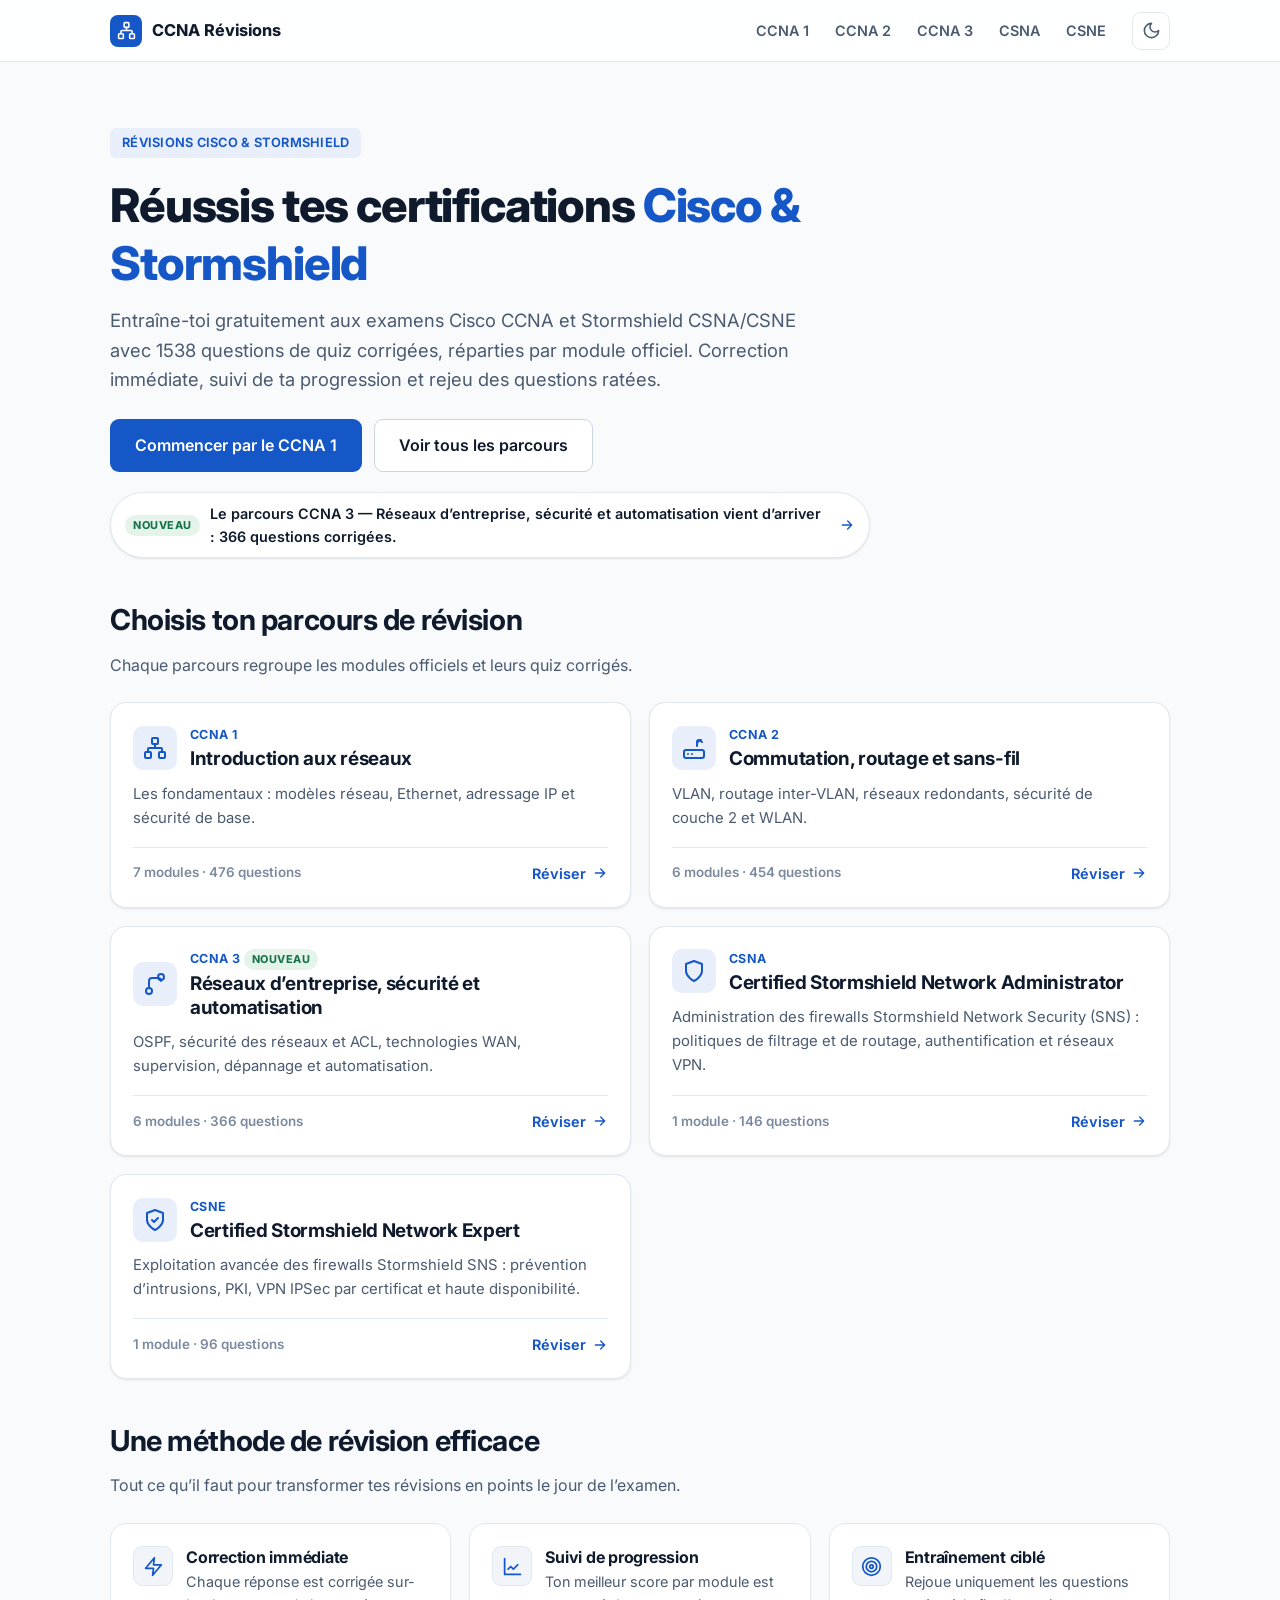
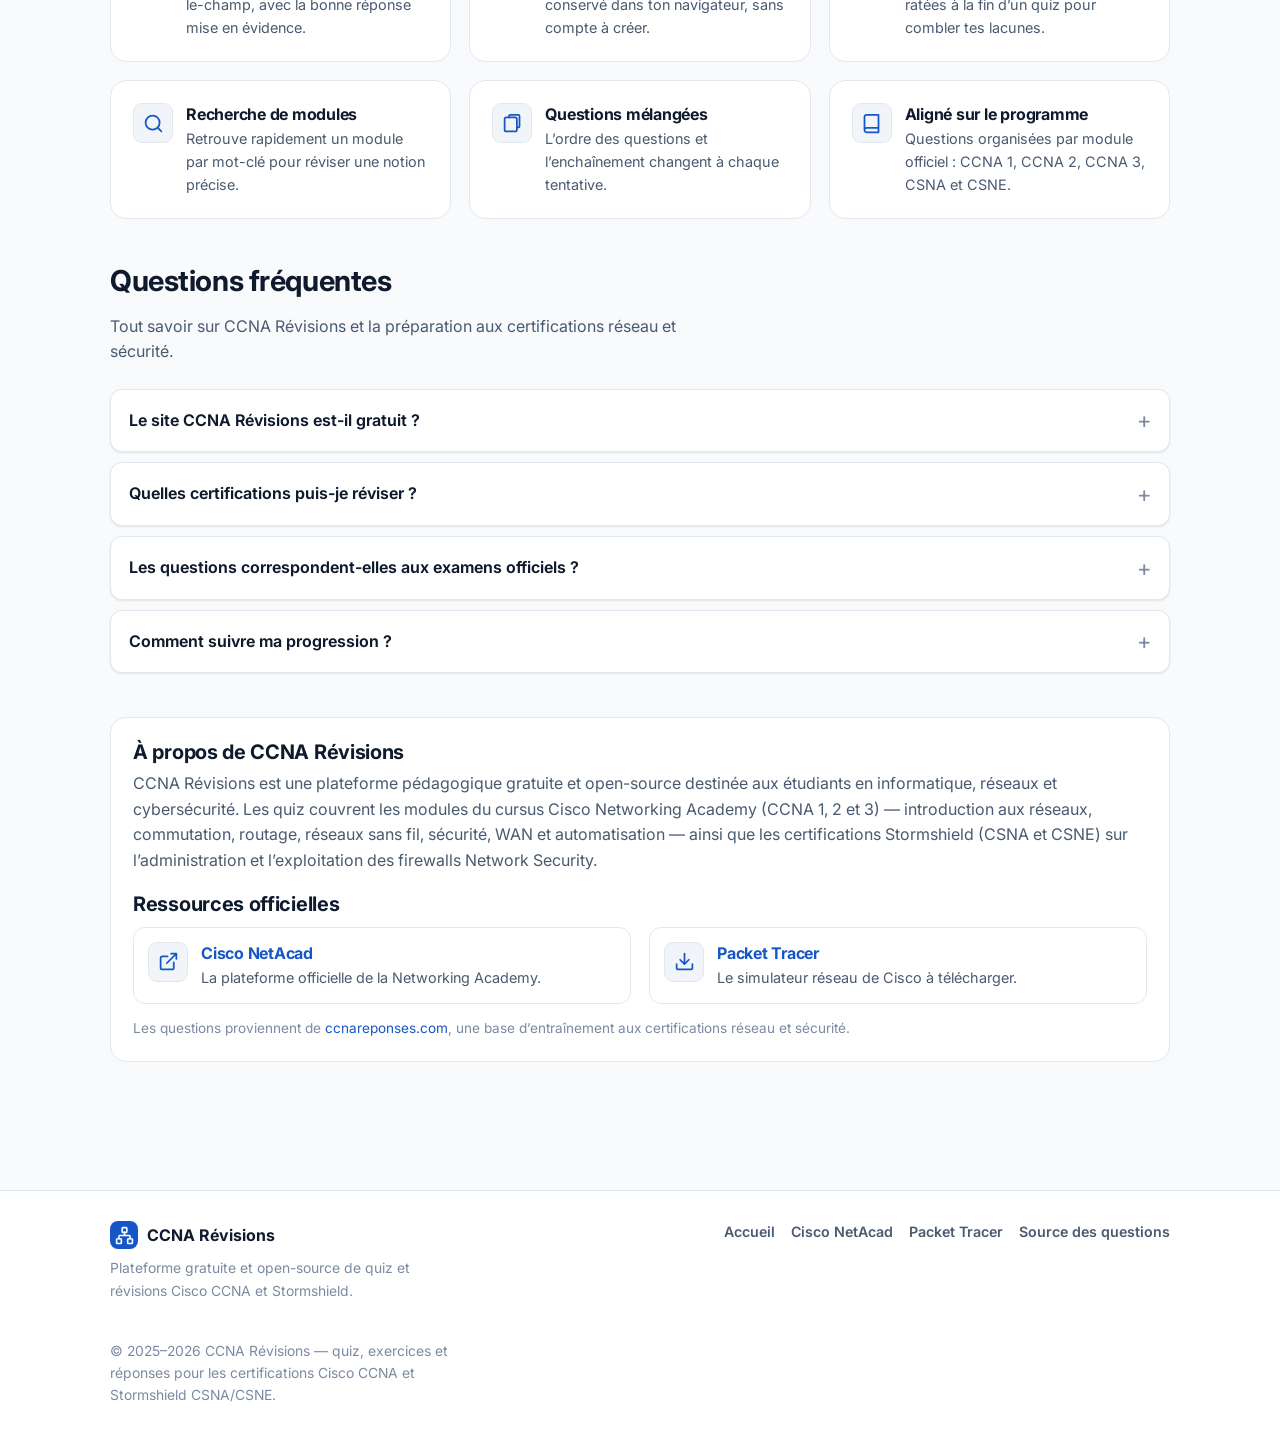
==== index.html @ 5efeeb65 "feat(ccna3): add CCNA 3 track with 366 questions and new-track badge" ====
<!DOCTYPE html>
<html lang="fr">
<head>
  <meta charset="UTF-8">
  <title>CCNA Révisions – Quiz gratuits Cisco CCNA &amp; Stormshield CSNA/CSNE</title>
  <meta name="viewport" content="width=device-width, initial-scale=1">
  <meta name="description" content="Révise le CCNA 1, CCNA 2, CCNA 3 (Cisco) et le CSNA, CSNE (Stormshield) avec 1538 questions de quiz corrigées et gratuites. Correction immédiate, suivi de progression et entraînement ciblé pour réussir tes certifications réseau et sécurité.">
  <meta name="robots" content="index,follow,max-image-preview:large">
  <meta name="theme-color" content="#1657c7">
  <meta name="application-name" content="CCNA Révisions">
  <meta name="apple-mobile-web-app-title" content="CCNA Révisions">
  <meta name="author" content="CCNA Révisions">
  <link rel="canonical" href="https://ccna-revision.fr/">
  <meta property="og:type" content="website">
  <meta property="og:site_name" content="CCNA Révisions">
  <meta property="og:locale" content="fr_FR">
  <meta property="og:title" content="CCNA Révisions – Quiz gratuits Cisco CCNA &amp; Stormshield CSNA/CSNE">
  <meta property="og:description" content="Révise le CCNA 1, CCNA 2, CCNA 3 (Cisco) et le CSNA, CSNE (Stormshield) avec 1538 questions de quiz corrigées et gratuites. Correction immédiate, suivi de progression et entraînement ciblé pour réussir tes certifications réseau et sécurité.">
  <meta property="og:url" content="https://ccna-revision.fr/">
  <meta property="og:image" content="https://ccna-revision.fr/img/routeur.png">
  <meta name="twitter:card" content="summary">
  <meta name="twitter:title" content="CCNA Révisions – Quiz gratuits Cisco CCNA &amp; Stormshield CSNA/CSNE">
  <meta name="twitter:description" content="Révise le CCNA 1, CCNA 2, CCNA 3 (Cisco) et le CSNA, CSNE (Stormshield) avec 1538 questions de quiz corrigées et gratuites. Correction immédiate, suivi de progression et entraînement ciblé pour réussir tes certifications réseau et sécurité.">
  <link rel="icon" href="/img/routeur.png" type="image/png">
  <link rel="preconnect" href="https://fonts.googleapis.com">
  <link rel="preconnect" href="https://fonts.gstatic.com" crossorigin>
  <link href="https://fonts.googleapis.com/css2?family=Inter:wght@400;500;600;700;800&family=JetBrains+Mono:wght@500&display=swap" rel="stylesheet">
  <link rel="stylesheet" href="/css/style.css?v=mtu734m5">
  <script>
    window.__ROOT__ = "/";
    (function(){ try { var t = localStorage.getItem("ccna-theme"); if (t) document.documentElement.setAttribute("data-theme", t); } catch(e){} })();
  </script>
  <script type="application/ld+json">
{
  "@context": "https://schema.org",
  "@type": "WebSite",
  "name": "CCNA Révisions",
  "alternateName": [
    "CCNA Révision",
    "CCNA Revisions",
    "ccna-revision.fr"
  ],
  "url": "https://ccna-revision.fr/",
  "description": "Quiz interactifs gratuits pour réviser les certifications Cisco CCNA (1, 2 et 3) et Stormshield (CSNA, CSNE).",
  "inLanguage": "fr",
  "publisher": {
    "@type": "Organization",
    "name": "CCNA Révisions",
    "url": "https://ccna-revision.fr/"
  }
}
  </script>
  <script type="application/ld+json">
{
  "@context": "https://schema.org",
  "@type": "EducationalOrganization",
  "name": "CCNA Révisions",
  "alternateName": "CCNA Révision",
  "url": "https://ccna-revision.fr/",
  "logo": "https://ccna-revision.fr/img/routeur.png",
  "description": "Plateforme gratuite de quiz et de révisions pour les certifications Cisco (CCNA 1, CCNA 2, CCNA 3) et Stormshield (CSNA, CSNE).",
  "sameAs": [
    "https://ccnareponses.com"
  ]
}
  </script>
  <script type="application/ld+json">
{
  "@context": "https://schema.org",
  "@type": "ItemList",
  "name": "Parcours de révision réseau et sécurité",
  "itemListElement": [
    {
      "@type": "ListItem",
      "position": 1,
      "name": "CCNA 1 — Introduction aux réseaux",
      "url": "https://ccna-revision.fr/ccna1/"
    },
    {
      "@type": "ListItem",
      "position": 2,
      "name": "CCNA 2 — Commutation, routage et sans-fil",
      "url": "https://ccna-revision.fr/ccna2/"
    },
    {
      "@type": "ListItem",
      "position": 3,
      "name": "CCNA 3 — Réseaux d’entreprise, sécurité et automatisation",
      "url": "https://ccna-revision.fr/ccna3/"
    },
    {
      "@type": "ListItem",
      "position": 4,
      "name": "CSNA — Certified Stormshield Network Administrator",
      "url": "https://ccna-revision.fr/csna/"
    },
    {
      "@type": "ListItem",
      "position": 5,
      "name": "CSNE — Certified Stormshield Network Expert",
      "url": "https://ccna-revision.fr/csne/"
    }
  ]
}
  </script>
  <script type="application/ld+json">
{
  "@context": "https://schema.org",
  "@type": "FAQPage",
  "mainEntity": [
    {
      "@type": "Question",
      "name": "Le site CCNA Révisions est-il gratuit ?",
      "acceptedAnswer": {
        "@type": "Answer",
        "text": "Oui, CCNA Révisions est 100 % gratuit et sans inscription. Tous les quiz des parcours CCNA 1, CCNA 2, CCNA 3, CSNA et CSNE sont accessibles librement."
      }
    },
    {
      "@type": "Question",
      "name": "Quelles certifications puis-je réviser ?",
      "acceptedAnswer": {
        "@type": "Answer",
        "text": "Deux univers : côté Cisco, le CCNA 1 (Introduction aux réseaux), le CCNA 2 (Commutation, routage et sans-fil) et le CCNA 3 (Réseaux d’entreprise, sécurité et automatisation) ; côté Stormshield, le CSNA (administration des firewalls SNS) et le CSNE (niveau expert). Les quiz sont organisés par module."
      }
    },
    {
      "@type": "Question",
      "name": "Les questions correspondent-elles aux examens officiels ?",
      "acceptedAnswer": {
        "@type": "Answer",
        "text": "Les quiz CCNA suivent les modules du cursus Cisco Networking Academy, et les quiz CSNA/CSNE les thèmes des certifications Stormshield. Ils servent d’entraînement : vérifie toujours avec tes cours et des sources fiables."
      }
    },
    {
      "@type": "Question",
      "name": "Comment suivre ma progression ?",
      "acceptedAnswer": {
        "@type": "Answer",
        "text": "Ton meilleur score par module est enregistré automatiquement dans ton navigateur, sans compte à créer. Tu peux aussi rejouer uniquement les questions ratées."
      }
    }
  ]
}
  </script>
</head>
<body>
  <div id="nav-slot"></div>

  <main class="container page">
    <section class="hero">
      <span class="eyebrow">Révisions Cisco &amp; Stormshield</span>
      <h1>Réussis tes certifications <span class="accent">Cisco &amp; Stormshield</span></h1>
      <p class="lead">Entraîne-toi gratuitement aux examens Cisco CCNA et Stormshield CSNA/CSNE avec 1538 questions de quiz corrigées, réparties par module officiel. Correction immédiate, suivi de ta progression et rejeu des questions ratées.</p>
      <div class="hero__cta">
        <a href="/ccna1/" class="btn btn--primary btn--lg">Commencer par le CCNA 1</a>
        <a href="#parcours" class="btn btn--ghost btn--lg">Voir tous les parcours</a>
      </div>
      <a class="announce" href="/ccna3/">
        <span class="badge-new">Nouveau</span>
        <span class="announce__text">Le parcours CCNA 3 — Réseaux d’entreprise, sécurité et automatisation vient d’arriver : 366 questions corrigées.</span>
        <span class="announce__go"><svg viewBox="0 0 24 24" fill="none" stroke="currentColor" stroke-width="2" stroke-linecap="round" stroke-linejoin="round"><path d="M5 12h14M13 6l6 6-6 6"/></svg></span>
      </a>
    </section>

    <section class="section" id="progress-panel" style="display:none">
      <div class="card">
        <div class="pbar__row"><span style="font-size:.95rem;color:var(--text)">Ta progression</span><span id="progress-count"></span></div>
        <div class="pbar"><div class="pbar__fill" id="global-fill"></div></div>
        <p style="margin:12px 0 0;color:var(--text-muted);font-size:.88rem" id="progress-hint"></p>
      </div>
    </section>

    <section class="section" id="parcours">
      <div class="section-head">
        <h2>Choisis ton parcours de révision</h2>
        <p>Chaque parcours regroupe les modules officiels et leurs quiz corrigés.</p>
      </div>
      <div class="grid grid--2" id="tracks">
        <a class="track" href="/ccna1/" data-track="ccna1">
          <div class="track__head">
            <span class="track__icon"><svg viewBox="0 0 24 24" fill="none" stroke="currentColor" stroke-width="2" stroke-linecap="round" stroke-linejoin="round"><rect x="16" y="16" width="6" height="6" rx="1"/><rect x="2" y="16" width="6" height="6" rx="1"/><rect x="9" y="2" width="6" height="6" rx="1"/><path d="M5 16v-3a1 1 0 0 1 1-1h12a1 1 0 0 1 1 1v3M12 12V8"/></svg></span>
            <div><div class="track__label">CCNA 1</div><h3>Introduction aux réseaux</h3></div>
          </div>
          <p class="track__desc">Les fondamentaux : modèles réseau, Ethernet, adressage IP et sécurité de base.</p>
          <div class="track__meta">
            <span class="track__stat">7 modules · 476 questions</span>
            <span class="track__go">Réviser <svg viewBox="0 0 24 24" fill="none" stroke="currentColor" stroke-width="2" stroke-linecap="round" stroke-linejoin="round"><path d="M5 12h14M13 6l6 6-6 6"/></svg></span>
          </div>
        </a>
        <a class="track" href="/ccna2/" data-track="ccna2">
          <div class="track__head">
            <span class="track__icon"><svg viewBox="0 0 24 24" fill="none" stroke="currentColor" stroke-width="2" stroke-linecap="round" stroke-linejoin="round"><rect x="2" y="14" width="20" height="8" rx="2"/><path d="M6.01 18H6M10.01 18H10M15 10V6a2 2 0 0 1 2-2h2M18 4l-2 2M18 4l2 2"/></svg></span>
            <div><div class="track__label">CCNA 2</div><h3>Commutation, routage et sans-fil</h3></div>
          </div>
          <p class="track__desc">VLAN, routage inter-VLAN, réseaux redondants, sécurité de couche 2 et WLAN.</p>
          <div class="track__meta">
            <span class="track__stat">6 modules · 454 questions</span>
            <span class="track__go">Réviser <svg viewBox="0 0 24 24" fill="none" stroke="currentColor" stroke-width="2" stroke-linecap="round" stroke-linejoin="round"><path d="M5 12h14M13 6l6 6-6 6"/></svg></span>
          </div>
        </a>
        <a class="track" href="/ccna3/" data-track="ccna3">
          <div class="track__head">
            <span class="track__icon"><svg viewBox="0 0 24 24" fill="none" stroke="currentColor" stroke-width="2" stroke-linecap="round" stroke-linejoin="round"><circle cx="6" cy="19" r="3"/><circle cx="18" cy="5" r="3"/><path d="M6 16V9a3 3 0 0 1 3-3h6a3 3 0 0 1 3 3v0"/></svg></span>
            <div><div class="track__label">CCNA 3 <span class="badge-new">Nouveau</span></div><h3>Réseaux d’entreprise, sécurité et automatisation</h3></div>
          </div>
          <p class="track__desc">OSPF, sécurité des réseaux et ACL, technologies WAN, supervision, dépannage et automatisation.</p>
          <div class="track__meta">
            <span class="track__stat">6 modules · 366 questions</span>
            <span class="track__go">Réviser <svg viewBox="0 0 24 24" fill="none" stroke="currentColor" stroke-width="2" stroke-linecap="round" stroke-linejoin="round"><path d="M5 12h14M13 6l6 6-6 6"/></svg></span>
          </div>
        </a>
        <a class="track" href="/csna/" data-track="csna">
          <div class="track__head">
            <span class="track__icon"><svg viewBox="0 0 24 24" fill="none" stroke="currentColor" stroke-width="2" stroke-linecap="round" stroke-linejoin="round"><path d="M12 22s8-4 8-10V5l-8-3-8 3v7c0 6 8 10 8 10Z"/></svg></span>
            <div><div class="track__label">CSNA</div><h3>Certified Stormshield Network Administrator</h3></div>
          </div>
          <p class="track__desc">Administration des firewalls Stormshield Network Security (SNS) : politiques de filtrage et de routage, authentification et réseaux VPN.</p>
          <div class="track__meta">
            <span class="track__stat">1 module · 146 questions</span>
            <span class="track__go">Réviser <svg viewBox="0 0 24 24" fill="none" stroke="currentColor" stroke-width="2" stroke-linecap="round" stroke-linejoin="round"><path d="M5 12h14M13 6l6 6-6 6"/></svg></span>
          </div>
        </a>
        <a class="track" href="/csne/" data-track="csne">
          <div class="track__head">
            <span class="track__icon"><svg viewBox="0 0 24 24" fill="none" stroke="currentColor" stroke-width="2" stroke-linecap="round" stroke-linejoin="round"><path d="M12 22s8-4 8-10V5l-8-3-8 3v7c0 6 8 10 8 10Z"/><path d="m9 12 2 2 4-4"/></svg></span>
            <div><div class="track__label">CSNE</div><h3>Certified Stormshield Network Expert</h3></div>
          </div>
          <p class="track__desc">Exploitation avancée des firewalls Stormshield SNS : prévention d’intrusions, PKI, VPN IPSec par certificat et haute disponibilité.</p>
          <div class="track__meta">
            <span class="track__stat">1 module · 96 questions</span>
            <span class="track__go">Réviser <svg viewBox="0 0 24 24" fill="none" stroke="currentColor" stroke-width="2" stroke-linecap="round" stroke-linejoin="round"><path d="M5 12h14M13 6l6 6-6 6"/></svg></span>
          </div>
        </a>
      </div>
    </section>

    <section class="section">
      <div class="section-head">
        <h2>Une méthode de révision efficace</h2>
        <p>Tout ce qu’il faut pour transformer tes révisions en points le jour de l’examen.</p>
      </div>
      <div class="grid grid--3">
        <div class="feature card">
          <span class="feature__ic"><svg viewBox="0 0 24 24" fill="none" stroke="currentColor" stroke-width="2" stroke-linecap="round" stroke-linejoin="round"><path d="M13 2 3 14h9l-1 8 10-12h-9l1-8Z"/></svg></span>
          <div><h3>Correction immédiate</h3><p>Chaque réponse est corrigée sur-le-champ, avec la bonne réponse mise en évidence.</p></div>
        </div>
        <div class="feature card">
          <span class="feature__ic"><svg viewBox="0 0 24 24" fill="none" stroke="currentColor" stroke-width="2" stroke-linecap="round" stroke-linejoin="round"><path d="M3 3v18h18"/><path d="m7 15 3-3 3 3 5-5"/></svg></span>
          <div><h3>Suivi de progression</h3><p>Ton meilleur score par module est conservé dans ton navigateur, sans compte à créer.</p></div>
        </div>
        <div class="feature card">
          <span class="feature__ic"><svg viewBox="0 0 24 24" fill="none" stroke="currentColor" stroke-width="2" stroke-linecap="round" stroke-linejoin="round"><circle cx="12" cy="12" r="10"/><circle cx="12" cy="12" r="6"/><circle cx="12" cy="12" r="2"/></svg></span>
          <div><h3>Entraînement ciblé</h3><p>Rejoue uniquement les questions ratées à la fin d’un quiz pour combler tes lacunes.</p></div>
        </div>
        <div class="feature card">
          <span class="feature__ic"><svg viewBox="0 0 24 24" fill="none" stroke="currentColor" stroke-width="2" stroke-linecap="round" stroke-linejoin="round"><circle cx="11" cy="11" r="8"/><path d="m21 21-4.3-4.3"/></svg></span>
          <div><h3>Recherche de modules</h3><p>Retrouve rapidement un module par mot-clé pour réviser une notion précise.</p></div>
        </div>
        <div class="feature card">
          <span class="feature__ic"><svg viewBox="0 0 24 24" fill="none" stroke="currentColor" stroke-width="2" stroke-linecap="round" stroke-linejoin="round"><rect x="3" y="5" width="14" height="16" rx="2"/><path d="M8 5V3.5A1.5 1.5 0 0 1 9.5 2h9A1.5 1.5 0 0 1 20 3.5V15a1.5 1.5 0 0 1-1.5 1.5H17"/></svg></span>
          <div><h3>Questions mélangées</h3><p>L’ordre des questions et l’enchaînement changent à chaque tentative.</p></div>
        </div>
        <div class="feature card">
          <span class="feature__ic"><svg viewBox="0 0 24 24" fill="none" stroke="currentColor" stroke-width="2" stroke-linecap="round" stroke-linejoin="round"><path d="M4 19.5A2.5 2.5 0 0 1 6.5 17H20M6.5 2H20v20H6.5A2.5 2.5 0 0 1 4 19.5v-15A2.5 2.5 0 0 1 6.5 2Z"/></svg></span>
          <div><h3>Aligné sur le programme</h3><p>Questions organisées par module officiel : CCNA 1, CCNA 2, CCNA 3, CSNA et CSNE.</p></div>
        </div>
      </div>
    </section>

    <section class="section">
      <div class="section-head">
        <h2>Questions fréquentes</h2>
        <p>Tout savoir sur CCNA Révisions et la préparation aux certifications réseau et sécurité.</p>
      </div>
      <div class="faq">
        <details class="faq__item">
          <summary>Le site CCNA Révisions est-il gratuit ?</summary>
          <p>Oui, CCNA Révisions est 100 % gratuit et sans inscription. Tous les quiz des parcours CCNA 1, CCNA 2, CCNA 3, CSNA et CSNE sont accessibles librement.</p>
        </details>
        <details class="faq__item">
          <summary>Quelles certifications puis-je réviser ?</summary>
          <p>Deux univers : côté Cisco, le CCNA 1 (Introduction aux réseaux), le CCNA 2 (Commutation, routage et sans-fil) et le CCNA 3 (Réseaux d’entreprise, sécurité et automatisation) ; côté Stormshield, le CSNA (administration des firewalls SNS) et le CSNE (niveau expert). Les quiz sont organisés par module.</p>
        </details>
        <details class="faq__item">
          <summary>Les questions correspondent-elles aux examens officiels ?</summary>
          <p>Les quiz CCNA suivent les modules du cursus Cisco Networking Academy, et les quiz CSNA/CSNE les thèmes des certifications Stormshield. Ils servent d’entraînement : vérifie toujours avec tes cours et des sources fiables.</p>
        </details>
        <details class="faq__item">
          <summary>Comment suivre ma progression ?</summary>
          <p>Ton meilleur score par module est enregistré automatiquement dans ton navigateur, sans compte à créer. Tu peux aussi rejouer uniquement les questions ratées.</p>
        </details>
      </div>
    </section>

    <section class="section">
      <div class="card">
        <h2 style="font-size:1.25rem;margin-bottom:6px">À propos de CCNA Révisions</h2>
        <p style="color:var(--text-muted);margin:0 0 14px">CCNA Révisions est une plateforme pédagogique gratuite et open-source destinée aux étudiants en informatique, réseaux et cybersécurité. Les quiz couvrent les modules du cursus Cisco Networking Academy (CCNA 1, 2 et 3) — introduction aux réseaux, commutation, routage, réseaux sans fil, sécurité, WAN et automatisation — ainsi que les certifications Stormshield (CSNA et CSNE) sur l’administration et l’exploitation des firewalls Network Security.</p>
        <h2 style="font-size:1.25rem;margin:18px 0 10px">Ressources officielles</h2>
        <div class="grid grid--2">
          <a class="feature" href="https://www.netacad.com/" target="_blank" rel="noopener" style="padding:14px;border:1px solid var(--border);border-radius:12px">
            <span class="feature__ic"><svg viewBox="0 0 24 24" fill="none" stroke="currentColor" stroke-width="2" stroke-linecap="round" stroke-linejoin="round"><path d="M15 3h6v6M10 14 21 3M18 13v6a2 2 0 0 1-2 2H5a2 2 0 0 1-2-2V8a2 2 0 0 1 2-2h6"/></svg></span>
            <div><h3>Cisco NetAcad</h3><p>La plateforme officielle de la Networking Academy.</p></div>
          </a>
          <a class="feature" href="https://www.netacad.com/portal/resources/packet-tracer" target="_blank" rel="noopener" style="padding:14px;border:1px solid var(--border);border-radius:12px">
            <span class="feature__ic"><svg viewBox="0 0 24 24" fill="none" stroke="currentColor" stroke-width="2" stroke-linecap="round" stroke-linejoin="round"><path d="M21 15v4a2 2 0 0 1-2 2H5a2 2 0 0 1-2-2v-4M7 10l5 5 5-5M12 15V3"/></svg></span>
            <div><h3>Packet Tracer</h3><p>Le simulateur réseau de Cisco à télécharger.</p></div>
          </a>
        </div>
        <p style="margin:14px 0 0;color:var(--text-faint);font-size:.85rem">Les questions proviennent de <a href="https://ccnareponses.com" target="_blank" rel="noopener">ccnareponses.com</a>, une base d’entraînement aux certifications réseau et sécurité.</p>
      </div>
    </section>
  </main>

  <div id="footer-slot"></div>

  <script src="/js/curriculum.js?v=mtu734m5"></script>
  <script src="/js/icons.js?v=mtu734m5"></script>
  <script src="/js/app.js?v=mtu734m5"></script>
  <script src="/js/home.js?v=mtu734m5"></script>
</body>
</html>
---- css/style.css ----
/* ==========================================================================
   CCNA Révisions — Design System
   Sobre, professionnel, thème clair / sombre. Aucune dépendance externe.
   ========================================================================== */

:root {
  --bg:            #f8fafc;
  --surface:       #ffffff;
  --surface-2:     #f1f5f9;
  --surface-3:     #e8edf3;
  --border:        #e2e8f0;
  --border-strong: #cbd5e1;

  --text:          #0f1b2d;
  --text-muted:    #4a5a70;
  --text-faint:    #7c8aa0;

  --primary:       #1657c7;
  --primary-hover: #10469f;
  --primary-soft:  #e8effb;
  --primary-text:  #ffffff;

  --success:       #157347;
  --success-soft:  #e4f4ea;
  --success-border:#9bd4b1;
  --danger:        #c22f2f;
  --danger-soft:   #fbe9e9;
  --danger-border: #eeb0b0;
  --warning:       #a76a09;
  --warning-soft:  #fbf1dd;

  --ring:          rgba(22, 87, 199, .28);
  --shadow-sm:     0 1px 2px rgba(15, 27, 45, .05), 0 1px 3px rgba(15, 27, 45, .05);
  --shadow-md:     0 4px 12px rgba(15, 27, 45, .07), 0 2px 4px rgba(15, 27, 45, .04);
  --shadow-lg:     0 16px 36px -14px rgba(15, 27, 45, .18);

  --radius-sm: 8px;
  --radius:    12px;
  --radius-lg: 16px;

  --font: "Inter", system-ui, -apple-system, "Segoe UI", Roboto, Helvetica, Arial, sans-serif;
  --mono: "JetBrains Mono", ui-monospace, "SF Mono", Menlo, Consolas, monospace;

  --nav-h: 62px;
  --maxw: 1100px;
}

@media (prefers-color-scheme: dark) {
  :root:not([data-theme="light"]) {
    --bg:            #0e1420;
    --surface:       #161e2c;
    --surface-2:     #1c2636;
    --surface-3:     #243044;
    --border:        #2a3648;
    --border-strong: #3a4a61;

    --text:          #e6ecf5;
    --text-muted:    #9fadc2;
    --text-faint:    #6f7f96;

    --primary:       #5b93f0;
    --primary-hover: #7aa9f5;
    --primary-soft:  #17263f;
    --primary-text:  #0b1220;

    --success:       #4cc07f;
    --success-soft:  #14261c;
    --success-border:#215436;
    --danger:        #ef6d6d;
    --danger-soft:   #2a1618;
    --danger-border: #57262a;
    --warning:       #e0a63e;
    --warning-soft:  #2a2110;

    --ring:          rgba(91, 147, 240, .35);
    --shadow-sm:     0 1px 2px rgba(0,0,0,.3);
    --shadow-md:     0 4px 14px rgba(0,0,0,.4);
    --shadow-lg:     0 18px 40px -14px rgba(0,0,0,.55);
  }
}

:root[data-theme="dark"] {
  --bg:            #0e1420;
  --surface:       #161e2c;
  --surface-2:     #1c2636;
  --surface-3:     #243044;
  --border:        #2a3648;
  --border-strong: #3a4a61;

  --text:          #e6ecf5;
  --text-muted:    #9fadc2;
  --text-faint:    #6f7f96;

  --primary:       #5b93f0;
  --primary-hover: #7aa9f5;
  --primary-soft:  #17263f;
  --primary-text:  #0b1220;

  --success:       #4cc07f;
  --success-soft:  #14261c;
  --success-border:#215436;
  --danger:        #ef6d6d;
  --danger-soft:   #2a1618;
  --danger-border: #57262a;
  --warning:       #e0a63e;
  --warning-soft:  #2a2110;

  --ring:          rgba(91, 147, 240, .35);
  --shadow-sm:     0 1px 2px rgba(0,0,0,.3);
  --shadow-md:     0 4px 14px rgba(0,0,0,.4);
  --shadow-lg:     0 18px 40px -14px rgba(0,0,0,.55);
}

@property --p { syntax: "<number>"; initial-value: 0; inherits: false; }

/* ---------- Base ---------- */
* { box-sizing: border-box; }
html { scroll-behavior: smooth; }
body {
  margin: 0; font-family: var(--font); color: var(--text); background: var(--bg);
  min-height: 100vh; line-height: 1.6; -webkit-font-smoothing: antialiased; text-rendering: optimizeLegibility;
}
a { color: var(--primary); text-decoration: none; }
a:hover { text-decoration: underline; }
h1, h2, h3, h4 { line-height: 1.25; letter-spacing: -.015em; margin: 0 0 .5em; }
img { max-width: 100%; }
svg { width: 1em; height: 1em; vertical-align: middle; flex: none; }
::selection { background: var(--ring); }
:focus-visible { outline: 2px solid var(--primary); outline-offset: 2px; border-radius: 4px; }

.container { width: 100%; max-width: var(--maxw); margin-inline: auto; padding-inline: 20px; }
.sr-only { position: absolute; width: 1px; height: 1px; padding: 0; margin: -1px; overflow: hidden; clip: rect(0 0 0 0); white-space: nowrap; border: 0; }

/* ---------- Navbar ---------- */
.nav {
  position: sticky; top: 0; z-index: 50; height: var(--nav-h); display: flex; align-items: center;
  background: color-mix(in srgb, var(--surface) 88%, transparent);
  backdrop-filter: saturate(160%) blur(8px); -webkit-backdrop-filter: saturate(160%) blur(8px);
  border-bottom: 1px solid var(--border);
}
.nav__inner { width: 100%; max-width: var(--maxw); margin-inline: auto; padding-inline: 20px; display: flex; align-items: center; gap: 14px; }
.brand { display: inline-flex; align-items: center; gap: 10px; font-weight: 750; font-size: 1.02rem; color: var(--text); }
.brand:hover { text-decoration: none; }
.brand__logo { display: grid; place-items: center; width: 32px; height: 32px; border-radius: 8px; background: var(--primary); color: #fff; }
.brand__logo svg { width: 19px; height: 19px; }
.nav__spacer { flex: 1; }
.nav__links { display: flex; align-items: center; gap: 2px; }
.nav__link { padding: 7px 12px; border-radius: 8px; color: var(--text-muted); font-weight: 600; font-size: .9rem; }
.nav__link:hover { background: var(--surface-2); color: var(--text); text-decoration: none; }
.nav__link.is-active { color: var(--primary); background: var(--primary-soft); }

.theme-toggle { display: inline-grid; place-items: center; width: 38px; height: 38px; border-radius: 9px; border: 1px solid var(--border); background: var(--surface); color: var(--text-muted); cursor: pointer; transition: .16s; }
.theme-toggle:hover { background: var(--surface-2); color: var(--text); }
.theme-toggle svg { width: 19px; height: 19px; }
.theme-toggle .icon-sun { display: none; }
:root[data-theme="dark"] .theme-toggle .icon-sun { display: block; }
:root[data-theme="dark"] .theme-toggle .icon-moon { display: none; }
@media (prefers-color-scheme: dark) { :root:not([data-theme="light"]) .theme-toggle .icon-sun { display: block; } :root:not([data-theme="light"]) .theme-toggle .icon-moon { display: none; } }

/* ---------- Buttons ---------- */
.btn { display: inline-flex; align-items: center; justify-content: center; gap: 8px; padding: 10px 18px; border-radius: 9px; border: 1px solid transparent; font: inherit; font-weight: 600; font-size: .94rem; cursor: pointer; transition: background .16s, box-shadow .16s, border-color .16s; text-decoration: none; white-space: nowrap; }
.btn:hover { text-decoration: none; }
.btn svg { width: 18px; height: 18px; }
.btn--primary { background: var(--primary); color: var(--primary-text); }
.btn--primary:hover { background: var(--primary-hover); }
.btn--ghost { background: var(--surface); color: var(--text); border-color: var(--border-strong); }
.btn--ghost:hover { background: var(--surface-2); }
.btn--subtle { background: var(--surface-2); color: var(--text-muted); }
.btn--subtle:hover { background: var(--surface-3); color: var(--text); }
.btn--lg { padding: 13px 24px; font-size: 1rem; }
.btn--block { width: 100%; }

/* ---------- Layout ---------- */
.page { padding-block: 36px 64px; }
.section { margin-top: 44px; }
.grid { display: grid; gap: 18px; }
.grid--2 { grid-template-columns: repeat(2, 1fr); }
.grid--3 { grid-template-columns: repeat(3, 1fr); }
@media (max-width: 900px) { .grid--3 { grid-template-columns: repeat(2, 1fr); } }
@media (max-width: 620px) { .grid--2, .grid--3 { grid-template-columns: 1fr; } }
.card { background: var(--surface); border: 1px solid var(--border); border-radius: var(--radius-lg); padding: 22px; }

/* ---------- Hero ---------- */
.hero { padding-top: 30px; max-width: 760px; }
.eyebrow { display: inline-flex; align-items: center; gap: 8px; padding: 5px 12px; border-radius: 6px; background: var(--primary-soft); color: var(--primary); font-weight: 650; font-size: .8rem; letter-spacing: .02em; text-transform: uppercase; }
.badge-new { display: inline-flex; align-items: center; padding: 2px 8px; border-radius: 999px; background: var(--success-soft); color: var(--success); font-size: .68rem; font-weight: 750; letter-spacing: .05em; text-transform: uppercase; vertical-align: middle; }
.hero h1 { font-size: clamp(1.9rem, 4.6vw, 2.9rem); font-weight: 800; margin: 18px 0 14px; letter-spacing: -.025em; }
.hero h1 .accent { color: var(--primary); }
.hero p.lead { font-size: clamp(1rem, 2vw, 1.15rem); color: var(--text-muted); max-width: 60ch; margin: 0 0 24px; }
.hero__cta { display: flex; gap: 12px; flex-wrap: wrap; }
.announce { display: inline-flex; align-items: center; gap: 10px; margin-top: 20px; padding: 9px 14px; border: 1px solid var(--border); border-radius: 999px; background: var(--surface); box-shadow: var(--shadow-sm); color: var(--text); font-size: .9rem; transition: border-color .16s, box-shadow .16s, transform .16s; }
.announce:hover { border-color: var(--border-strong); box-shadow: var(--shadow-md); transform: translateY(-1px); text-decoration: none; }
.announce__text { font-weight: 600; }
.announce__go { display: inline-flex; color: var(--primary); }
.announce__go svg { width: 16px; height: 16px; }
@media (max-width: 620px) { .announce { border-radius: var(--radius-lg); align-items: flex-start; } }

/* ---------- Track cards ---------- */
.track { position: relative; display: flex; flex-direction: column; background: var(--surface); border: 1px solid var(--border); border-radius: var(--radius-lg); padding: 22px; box-shadow: var(--shadow-sm); transition: box-shadow .16s, border-color .16s, transform .16s; }
.track:hover { box-shadow: var(--shadow-md); border-color: var(--border-strong); transform: translateY(-2px); text-decoration: none; }
.track__head { display: flex; align-items: center; gap: 13px; margin-bottom: 12px; }
.track__icon { flex: none; width: 44px; height: 44px; border-radius: 10px; display: grid; place-items: center; background: var(--primary-soft); color: var(--primary); }
.track__icon svg { width: 24px; height: 24px; }
.track__label { font-size: .78rem; font-weight: 700; color: var(--primary); letter-spacing: .03em; text-transform: uppercase; }
.track h3 { font-size: 1.18rem; margin: 2px 0 0; color: var(--text); }
.track__desc { color: var(--text-muted); font-size: .93rem; margin: 0 0 16px; flex: 1; }
.track__progress { margin-bottom: 14px; }
.track__meta { display: flex; align-items: center; justify-content: space-between; gap: 12px; padding-top: 14px; border-top: 1px solid var(--border); }
.track__stat { font-size: .84rem; color: var(--text-faint); font-weight: 600; }
.track__go { display: inline-flex; align-items: center; gap: 6px; color: var(--primary); font-weight: 650; font-size: .9rem; }
.track__go svg { width: 16px; height: 16px; }

/* progress bar */
.pbar { height: 7px; border-radius: 999px; background: var(--surface-3); overflow: hidden; }
.pbar__fill { height: 100%; border-radius: 999px; width: 0%; background: var(--primary); transition: width .6s cubic-bezier(.22,1,.36,1); }
.pbar__row { display: flex; justify-content: space-between; font-size: .8rem; color: var(--text-faint); margin-bottom: 6px; font-weight: 600; }

/* ---------- Features ---------- */
.feature { display: flex; gap: 13px; align-items: flex-start; }
.feature__ic { flex: none; width: 40px; height: 40px; border-radius: 9px; display: grid; place-items: center; background: var(--surface-2); color: var(--primary); border: 1px solid var(--border); }
.feature__ic svg { width: 21px; height: 21px; }
.feature h3, .feature h4 { margin: 1px 0 3px; font-size: 1rem; }
.feature p { margin: 0; color: var(--text-muted); font-size: .9rem; }

.section-head { max-width: 60ch; margin: 0 0 24px; }
.section-head h2 { font-size: clamp(1.4rem, 2.6vw, 1.8rem); }
.section-head p { color: var(--text-muted); margin: 0; }

/* ---------- Module cards ---------- */
.module { display: flex; flex-direction: column; gap: 9px; background: var(--surface); border: 1px solid var(--border); border-radius: var(--radius); padding: 18px; box-shadow: var(--shadow-sm); transition: box-shadow .16s, border-color .16s, transform .16s; height: 100%; }
.module:hover { box-shadow: var(--shadow-md); border-color: var(--border-strong); transform: translateY(-2px); text-decoration: none; }
.module__top { display: flex; align-items: center; gap: 11px; }
.module__badge { flex: none; width: 38px; height: 38px; border-radius: 9px; display: grid; place-items: center; background: var(--primary-soft); color: var(--primary); }
.module__badge svg { width: 20px; height: 20px; }
.module h3 { font-size: 1.02rem; margin: 0; color: var(--text); }
.module__desc { color: var(--text-muted); font-size: .89rem; margin: 0; flex: 1; }
.module__foot { display: flex; align-items: center; justify-content: space-between; margin-top: 4px; padding-top: 11px; border-top: 1px solid var(--border); font-size: .82rem; color: var(--text-faint); font-weight: 600; }
.chip { display: inline-flex; align-items: center; gap: 5px; padding: 3px 9px; border-radius: 6px; font-size: .75rem; font-weight: 650; background: var(--surface-2); color: var(--text-muted); }
.chip svg { width: 13px; height: 13px; }
.chip--done { background: var(--success-soft); color: var(--success); }
.chip--progress { background: var(--warning-soft); color: var(--warning); }

/* ---------- Page header ---------- */
.page-head { display: flex; flex-direction: column; align-items: flex-start; gap: 12px; }
.breadcrumb { display: flex; gap: 7px; align-items: center; color: var(--text-faint); font-size: .84rem; font-weight: 600; flex-wrap: wrap; }
.breadcrumb a { color: var(--text-muted); }
.breadcrumb .sep { width: 5px; height: 5px; border-radius: 50%; background: var(--border-strong); }
.page-head h1 { font-size: clamp(1.6rem, 3.6vw, 2.2rem); margin: 4px 0 0; }
.page-head p { color: var(--text-muted); max-width: 62ch; margin: 0; }

/* FAQ */
.faq { display: flex; flex-direction: column; gap: 10px; }
.faq__item { background: var(--surface); border: 1px solid var(--border); border-radius: var(--radius); padding: 2px 18px; box-shadow: var(--shadow-sm); }
.faq__item summary { list-style: none; cursor: pointer; padding: 16px 0; font-weight: 650; color: var(--text); display: flex; align-items: center; justify-content: space-between; gap: 12px; }
.faq__item summary::-webkit-details-marker { display: none; }
.faq__item summary::after { content: "+"; font-size: 1.4rem; font-weight: 400; color: var(--text-faint); transition: transform .2s; line-height: 1; }
.faq__item[open] summary::after { transform: rotate(45deg); }
.faq__item p { margin: 0 0 16px; color: var(--text-muted); font-size: .93rem; }

/* notice / avertissement */
.notice { display: flex; gap: 12px; align-items: flex-start; padding: 14px 16px; border-radius: var(--radius); border: 1px solid var(--warning-soft); background: var(--warning-soft); color: var(--text); margin: 22px 0 0; }
.notice--warn { border-color: color-mix(in srgb, var(--warning) 35%, transparent); }
.notice__ic { flex: none; color: var(--warning); display: grid; place-items: center; }
.notice__ic svg { width: 20px; height: 20px; }
.notice p { margin: 0; font-size: .9rem; color: var(--text-muted); }
.notice strong { color: var(--warning); }

/* toolbar */
.toolbar { display: flex; gap: 12px; flex-wrap: wrap; align-items: center; margin: 22px 0 4px; }
.search { position: relative; flex: 1; min-width: 240px; }
.search svg { position: absolute; left: 13px; top: 50%; transform: translateY(-50%); width: 18px; height: 18px; color: var(--text-faint); }
.search input { width: 100%; padding: 11px 14px 11px 40px; border-radius: 9px; border: 1px solid var(--border-strong); background: var(--surface); color: var(--text); font: inherit; font-size: .94rem; transition: border-color .16s, box-shadow .16s; }
.search input:focus { outline: none; border-color: var(--primary); box-shadow: 0 0 0 3px var(--ring); }

/* ==========================================================================
   QUIZ
   ========================================================================== */
.quiz-wrap { max-width: 760px; margin-inline: auto; }
.quiz-head { margin-bottom: 16px; }
.quiz-head__bar { display: flex; align-items: center; justify-content: space-between; gap: 12px; margin-bottom: 9px; }
.quiz-head__title { font-size: 1.02rem; font-weight: 700; margin: 0; }
.quiz-head__count { font-size: .84rem; color: var(--text-muted); font-weight: 600; white-space: nowrap; }
.quiz-progress { height: 7px; border-radius: 999px; background: var(--surface-3); overflow: hidden; }
.quiz-progress__fill { height: 100%; width: 0%; background: var(--primary); border-radius: 999px; transition: width .4s ease; }

.quiz-stats { display: flex; gap: 10px; margin-bottom: 16px; }
.qstat { flex: 1; text-align: center; padding: 10px; border-radius: 10px; background: var(--surface); border: 1px solid var(--border); }
.qstat b { display: block; font-size: 1.1rem; font-weight: 800; }
.qstat span { font-size: .74rem; color: var(--text-muted); font-weight: 600; }
.qstat--ok b { color: var(--success); }
.qstat--ko b { color: var(--danger); }

.qcard { background: var(--surface); border: 1px solid var(--border); border-radius: var(--radius-lg); padding: 26px; box-shadow: var(--shadow-sm); }
.qtag { display: inline-flex; align-items: center; gap: 6px; margin-bottom: 13px; padding: 4px 10px; border-radius: 6px; font-size: .74rem; font-weight: 650; background: var(--surface-2); color: var(--text-muted); }
.qtag svg { width: 13px; height: 13px; }
.qtext { font-size: 1.14rem; font-weight: 600; margin: 0 0 6px; line-height: 1.5; color: var(--text); }
.qtext code, .qhint code, .mistake code { font-family: var(--mono); font-size: .88em; background: var(--surface-3); padding: 1px 6px; border-radius: 5px; }
.qhint { color: var(--text-faint); font-size: .84rem; margin: 8px 0 0; font-weight: 600; display: inline-flex; align-items: center; gap: 6px; }
.qhint svg { width: 15px; height: 15px; }
.qimg { margin: 16px auto; display: block; border-radius: var(--radius); border: 1px solid var(--border); }

.choices { display: grid; gap: 9px; margin-top: 20px; }
.choice { display: flex; align-items: center; gap: 12px; width: 100%; text-align: left; padding: 13px 15px; border-radius: 10px; border: 1.5px solid var(--border); background: var(--surface); color: var(--text); font: inherit; font-size: .96rem; cursor: pointer; transition: border-color .13s, background .13s; }
.choice:hover:not(:disabled) { border-color: var(--primary); background: var(--surface-2); }
.choice__mark { position: relative; flex: none; width: 26px; height: 26px; border-radius: 7px; border: 2px solid var(--border-strong); display: grid; place-items: center; font-size: .8rem; font-weight: 800; color: var(--text-faint); transition: .13s; }
.choice__mark .mk-check { position: absolute; inset: 0; display: grid; place-items: center; opacity: 0; transition: opacity .13s; }
.choice__mark .mk-check svg { width: 15px; height: 15px; color: #fff; }
.choice__mark .mk-letter { transition: opacity .13s; }
.choice.is-selected { border-color: var(--primary); background: var(--primary-soft); }
.choice.is-selected .choice__mark { background: var(--primary); border-color: var(--primary); }
.choice.correct { border-color: var(--success-border); background: var(--success-soft); }
.choice.correct .choice__mark { background: var(--success); border-color: var(--success); }
.choice.wrong { border-color: var(--danger-border); background: var(--danger-soft); }
.choice.wrong .choice__mark { background: var(--danger); border-color: var(--danger); }
.choice.is-selected .mk-letter, .choice.correct .mk-letter, .choice.wrong .mk-letter { opacity: 0; }
.choice.is-selected .mk-check, .choice.correct .mk-check, .choice.wrong .mk-check { opacity: 1; }
.choice:disabled { cursor: default; }

.qfeedback { margin-top: 20px; padding: 15px; border-radius: 11px; display: flex; align-items: center; gap: 14px; flex-wrap: wrap; border: 1px solid var(--border); }
.qfeedback.ok { background: var(--success-soft); border-color: var(--success-border); }
.qfeedback.ko { background: var(--danger-soft); border-color: var(--danger-border); }
.qfeedback__txt { font-weight: 700; margin: 0; flex: 1; min-width: 150px; display: flex; align-items: center; gap: 8px; }
.qfeedback.ok .qfeedback__txt { color: var(--success); }
.qfeedback.ko .qfeedback__txt { color: var(--danger); }
.qfeedback__txt svg { width: 19px; height: 19px; }
.kbd { font-family: var(--mono); font-size: .72rem; padding: 2px 6px; border-radius: 5px; background: var(--surface); border: 1px solid var(--border-strong); color: var(--text-muted); font-weight: 700; }

/* Recap */
.recap { max-width: 760px; margin-inline: auto; }
.recap__score { text-align: center; padding: 30px 22px; border-radius: var(--radius-lg); background: var(--surface); border: 1px solid var(--border); box-shadow: var(--shadow-sm); margin-bottom: 20px; }
.ring { --p: 0; width: 140px; height: 140px; margin: 0 auto 16px; border-radius: 50%; display: grid; place-items: center; position: relative; background: conic-gradient(var(--ring-color, var(--primary)) calc(var(--p) * 1%), var(--surface-3) 0); transition: --p 1s ease; }
.ring::before { content: ""; position: absolute; inset: 11px; border-radius: 50%; background: var(--surface); }
.ring__val { position: relative; font-size: 1.9rem; font-weight: 800; }
.ring__val small { font-size: .95rem; font-weight: 700; color: var(--text-muted); }
.recap__msg { font-size: 1.1rem; font-weight: 700; margin: 4px 0 2px; }
.recap__sub { color: var(--text-muted); margin: 0; }
.recap__actions { display: flex; gap: 10px; flex-wrap: wrap; justify-content: center; margin-top: 20px; }
.mistakes { margin-top: 8px; }
.mistakes h2 { font-size: 1.1rem; display: flex; align-items: center; gap: 8px; }
.mistakes h2 svg { width: 18px; height: 18px; color: var(--danger); }
.mistake { background: var(--surface); border: 1px solid var(--border); border-left: 3px solid var(--danger); border-radius: var(--radius); padding: 15px 17px; margin-bottom: 11px; }
.mistake__q { font-weight: 600; margin: 0 0 9px; }
.mistake__line { display: flex; gap: 8px; font-size: .89rem; margin: 4px 0; }
.mistake__line b { flex: none; color: var(--text-muted); font-weight: 600; }
.mistake__given { color: var(--danger); }
.mistake__correct { color: var(--success); }
.empty-good { text-align: center; padding: 22px; color: var(--success); font-weight: 650; background: var(--success-soft); border-radius: var(--radius); border: 1px solid var(--success-border); }

.loader { text-align: center; padding: 56px 20px; color: var(--text-muted); }
.spinner { width: 40px; height: 40px; margin: 0 auto 16px; border-radius: 50%; border: 4px solid var(--surface-3); border-top-color: var(--primary); animation: spin .8s linear infinite; }
@keyframes spin { to { transform: rotate(360deg); } }

/* ---------- Footer ---------- */
.footer { margin-top: 64px; border-top: 1px solid var(--border); background: var(--surface); }
.footer__inner { max-width: var(--maxw); margin-inline: auto; padding: 30px 20px; display: flex; flex-wrap: wrap; gap: 18px; align-items: flex-start; justify-content: space-between; }
.footer__brand { display: flex; align-items: center; gap: 9px; font-weight: 700; }
.footer p { margin: 8px 0 0; color: var(--text-faint); font-size: .87rem; max-width: 40ch; }
.footer__links { display: flex; gap: 16px; flex-wrap: wrap; }
.footer__links a { color: var(--text-muted); font-size: .89rem; font-weight: 600; }
.footer__copy { border-top: 1px solid var(--border); }
.footer__copy p { max-width: none; padding: 0 20px 24px; max-width: var(--maxw); margin: 0 auto; }

/* ---------- Toast ---------- */
.toast { position: fixed; bottom: 22px; left: 50%; transform: translate(-50%, 30px); background: var(--text); color: var(--bg); padding: 11px 18px; border-radius: 9px; font-weight: 600; font-size: .88rem; box-shadow: var(--shadow-lg); opacity: 0; pointer-events: none; transition: .28s cubic-bezier(.22,1,.36,1); z-index: 100; }
.toast.show { opacity: 1; transform: translate(-50%, 0); }

@media (prefers-reduced-motion: no-preference) {
  .reveal { opacity: 0; transform: translateY(10px); animation: reveal .45s forwards; }
  @keyframes reveal { to { opacity: 1; transform: none; } }
  .fade-in { animation: fade .3s ease; }
  @keyframes fade { from { opacity: 0; } to { opacity: 1; } }
}

@media (max-width: 560px) {
  .nav__links .nav__link { display: none; }
  .qcard { padding: 18px; }
}
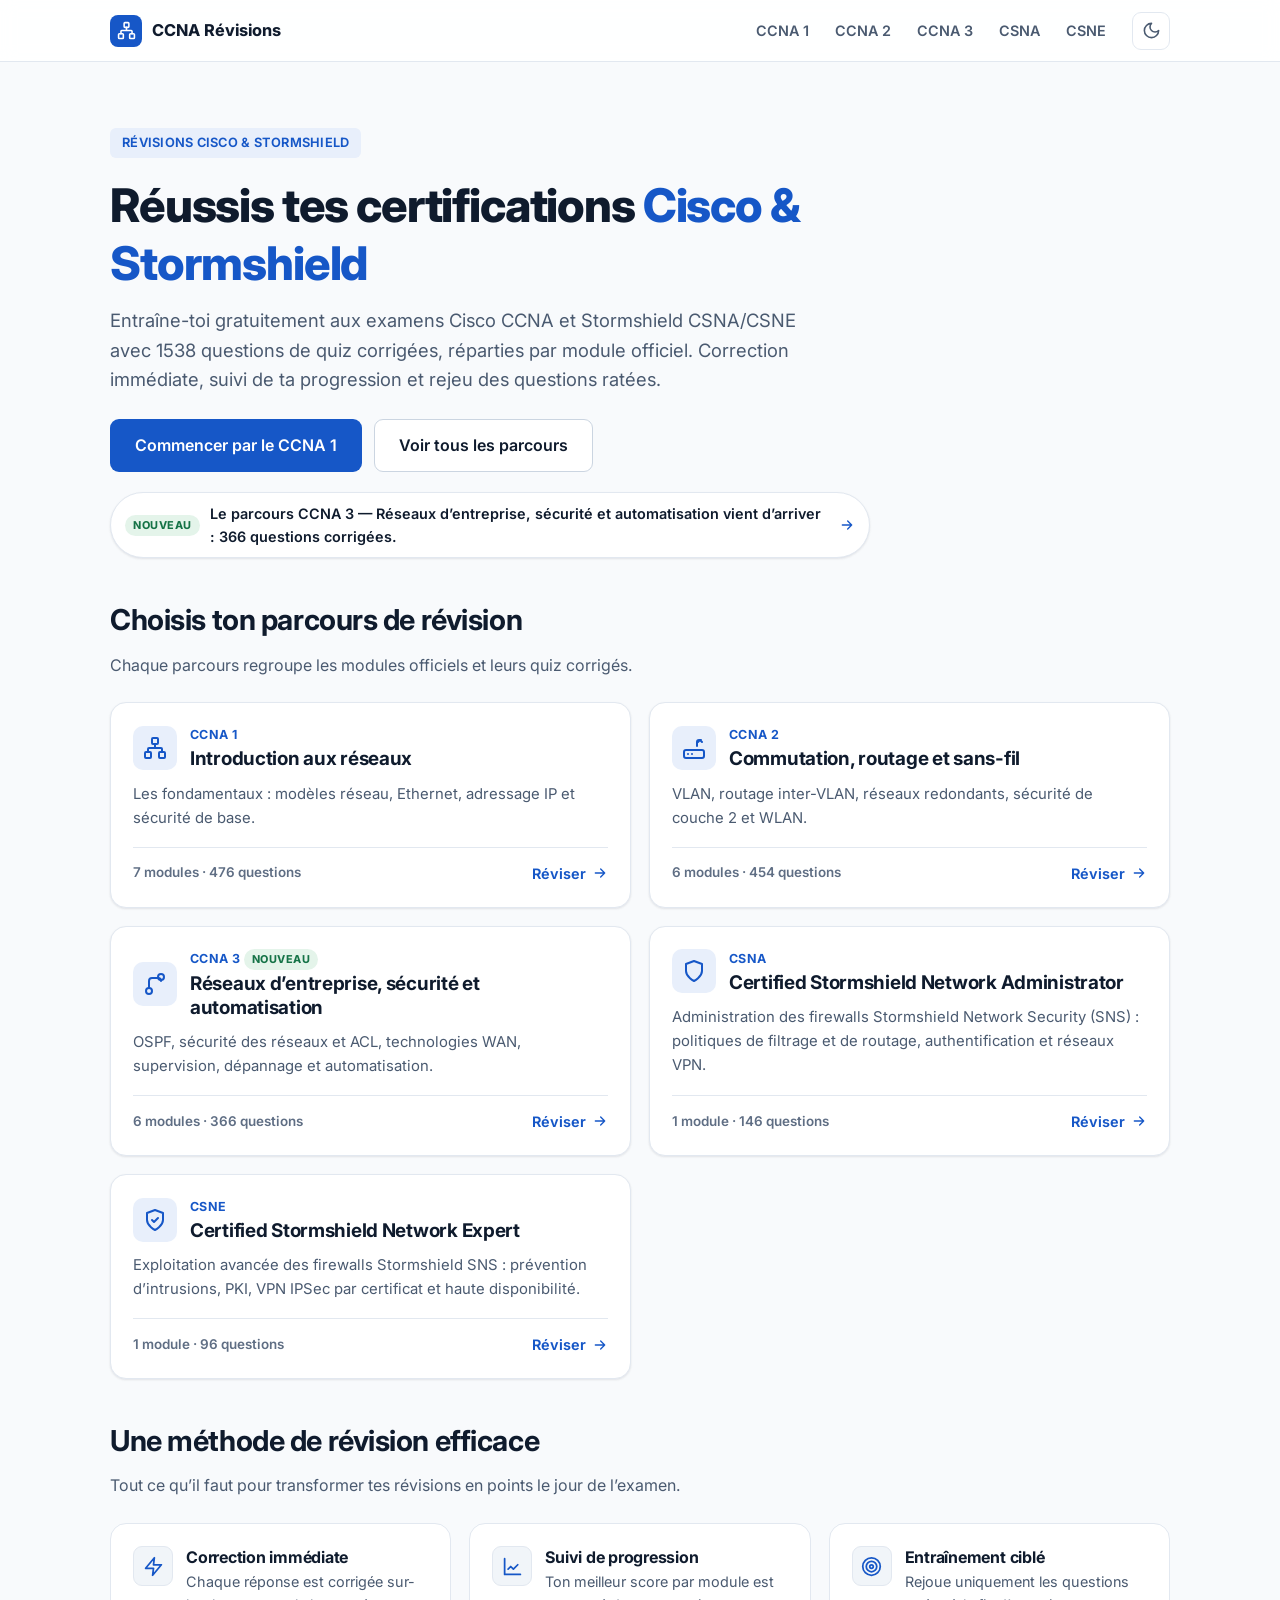
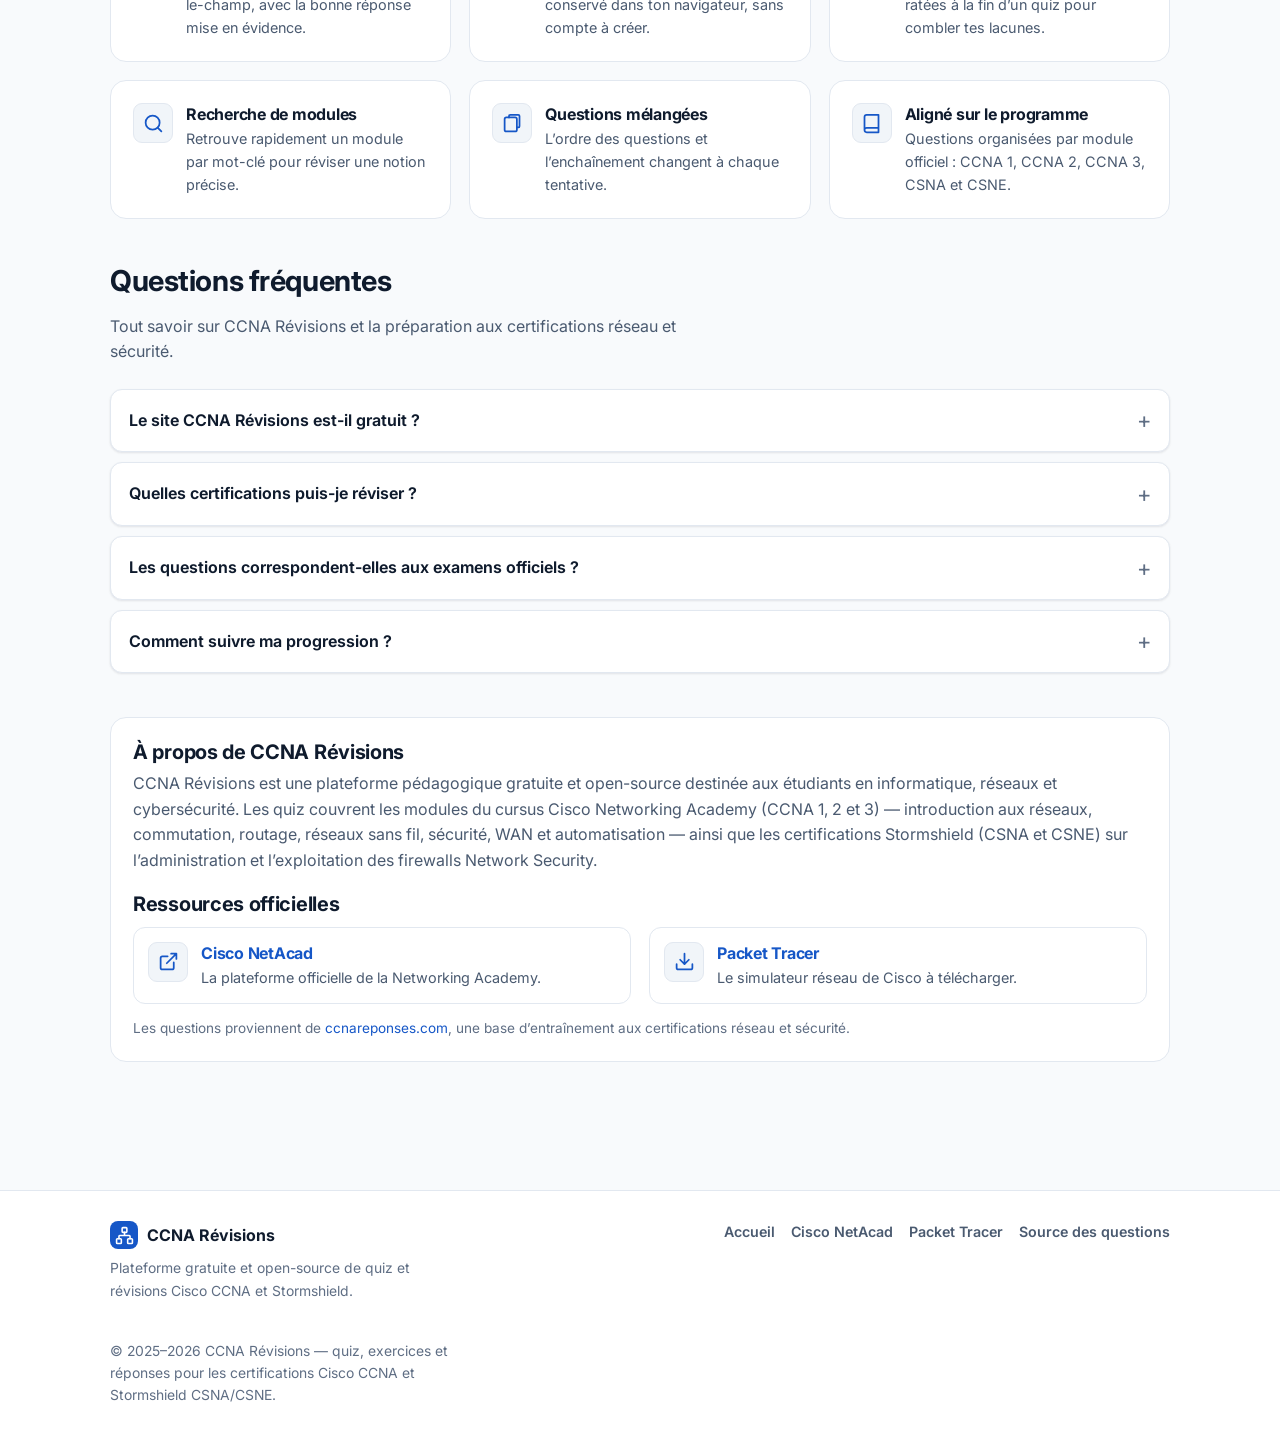
==== commit f82285a4: "fix(ui): contraste du texte secondaire et menu mobile - --text-faint passe à 4.5:1 minimum en clair " ====
--- a/index.html
+++ b/index.html
@@ -25,7 +25,7 @@
   <link rel="preconnect" href="https://fonts.googleapis.com">
   <link rel="preconnect" href="https://fonts.gstatic.com" crossorigin>
   <link href="https://fonts.googleapis.com/css2?family=Inter:wght@400;500;600;700;800&family=JetBrains+Mono:wght@500&display=swap" rel="stylesheet">
-  <link rel="stylesheet" href="/css/style.css?v=mtu734m5">
+  <link rel="stylesheet" href="/css/style.css?v=mwufhjwc">
   <script>
     window.__ROOT__ = "/";
     (function(){ try { var t = localStorage.getItem("ccna-theme"); if (t) document.documentElement.setAttribute("data-theme", t); } catch(e){} })();
@@ -315,9 +315,10 @@
 
   <div id="footer-slot"></div>
 
-  <script src="/js/curriculum.js?v=mtu734m5"></script>
-  <script src="/js/icons.js?v=mtu734m5"></script>
-  <script src="/js/app.js?v=mtu734m5"></script>
-  <script src="/js/home.js?v=mtu734m5"></script>
+  <script src="/js/curriculum.js?v=mwufhjwc"></script>
+  <script src="/js/icons.js?v=mwufhjwc"></script>
+  <script src="/js/app.js?v=mwufhjwc"></script>
+  <script src="/js/home.js?v=mwufhjwc"></script>
+  <!-- Cloudflare Web Analytics --><script type='module' src='https://static.cloudflareinsights.com/beacon.min.js' data-cf-beacon='{"token": "af27cfff3d654610957d63cd2315cc37"}'></script><!-- End Cloudflare Web Analytics -->
 </body>
 </html>
--- a/css/style.css
+++ b/css/style.css
@@ -13,7 +13,7 @@
 
   --text:          #0f1b2d;
   --text-muted:    #4a5a70;
-  --text-faint:    #7c8aa0;
+  --text-faint:    #5f6e84;
 
   --primary:       #1657c7;
   --primary-hover: #10469f;
@@ -56,7 +56,7 @@
 
     --text:          #e6ecf5;
     --text-muted:    #9fadc2;
-    --text-faint:    #6f7f96;
+    --text-faint:    #8291a8;
 
     --primary:       #5b93f0;
     --primary-hover: #7aa9f5;
@@ -89,7 +89,7 @@
 
   --text:          #e6ecf5;
   --text-muted:    #9fadc2;
-  --text-faint:    #6f7f96;
+  --text-faint:    #8291a8;
 
   --primary:       #5b93f0;
   --primary-hover: #7aa9f5;
@@ -280,6 +280,9 @@
 .quiz-head__bar { display: flex; align-items: center; justify-content: space-between; gap: 12px; margin-bottom: 9px; }
 .quiz-head__title { font-size: 1.02rem; font-weight: 700; margin: 0; }
 .quiz-head__count { font-size: .84rem; color: var(--text-muted); font-weight: 600; white-space: nowrap; }
+.quiz-head__side { display: flex; align-items: center; gap: 10px; }
+.quiz-timer { font-family: var(--mono); font-size: .92rem; font-weight: 600; font-variant-numeric: tabular-nums; padding: 3px 10px; border-radius: 999px; background: var(--surface-2); color: var(--text); border: 1px solid var(--border); white-space: nowrap; }
+.quiz-timer.is-low { background: var(--danger-soft); color: var(--danger); border-color: var(--danger-border); }
 .quiz-progress { height: 7px; border-radius: 999px; background: var(--surface-3); overflow: hidden; }
 .quiz-progress__fill { height: 100%; width: 0%; background: var(--primary); border-radius: 999px; transition: width .4s ease; }
 
@@ -289,6 +292,29 @@
 .qstat span { font-size: .74rem; color: var(--text-muted); font-weight: 600; }
 .qstat--ok b { color: var(--success); }
 .qstat--ko b { color: var(--danger); }
+
+/* ---------- Choix du mode (entraînement / examen) ---------- */
+.modes { display: grid; grid-template-columns: repeat(2, 1fr); gap: 14px; margin-bottom: 14px; }
+@media (max-width: 620px) { .modes { grid-template-columns: 1fr; } }
+.mode-card { display: flex; align-items: flex-start; gap: 13px; text-align: left; padding: 18px; border-radius: var(--radius-lg); border: 1px solid var(--border); background: var(--surface); box-shadow: var(--shadow-sm); cursor: pointer; font: inherit; color: inherit; transition: box-shadow .16s, border-color .16s, transform .16s; }
+.mode-card:hover { box-shadow: var(--shadow-md); border-color: var(--border-strong); transform: translateY(-2px); }
+.mode-card.is-on { border-color: var(--primary); box-shadow: 0 0 0 2px var(--primary-soft); }
+.mode-card__ic { flex: none; width: 40px; height: 40px; border-radius: 10px; display: grid; place-items: center; background: var(--primary-soft); color: var(--primary); }
+.mode-card__ic svg { width: 21px; height: 21px; }
+.mode-card__body { display: flex; flex-direction: column; gap: 4px; }
+.mode-card__title { font-weight: 700; font-size: 1.02rem; }
+.mode-card__desc { color: var(--text-muted); font-size: .88rem; line-height: 1.5; }
+
+.exam-opts { margin-bottom: 16px; }
+.exam-opts__label { font-weight: 650; font-size: .9rem; margin: 0 0 10px; }
+.exam-opts__meta { color: var(--text-muted); font-size: .86rem; margin: 12px 0 14px; }
+.opt-row { display: flex; flex-wrap: wrap; gap: 8px; }
+.opt-chip { padding: 7px 15px; border-radius: 999px; border: 1px solid var(--border); background: var(--surface-2); color: var(--text-muted); font: inherit; font-weight: 650; font-size: .88rem; cursor: pointer; transition: background .14s, color .14s, border-color .14s; }
+.opt-chip:hover { border-color: var(--border-strong); }
+.opt-chip.is-on { background: var(--primary); border-color: var(--primary); color: var(--primary-text); }
+
+.exam-nav { display: flex; align-items: center; gap: 14px; flex-wrap: wrap; margin-top: 18px; padding-top: 16px; border-top: 1px solid var(--border); }
+.exam-nav .qhint { margin: 0; }
 
 .qcard { background: var(--surface); border: 1px solid var(--border); border-radius: var(--radius-lg); padding: 26px; box-shadow: var(--shadow-sm); }
 .qtag { display: inline-flex; align-items: center; gap: 6px; margin-bottom: 13px; padding: 4px 10px; border-radius: 6px; font-size: .74rem; font-weight: 650; background: var(--surface-2); color: var(--text-muted); }
@@ -372,6 +398,10 @@
 }
 
 @media (max-width: 560px) {
-  .nav__links .nav__link { display: none; }
+  /* le logo suffit (aria-label) : la place va aux liens, qui défilent au lieu de disparaître */
+  .brand > span:last-child { display: none; }
+  .nav__spacer { display: none; }
+  .nav__links { flex: 1; min-width: 0; overflow-x: auto; scrollbar-width: none; }
+  .nav__link { padding: 7px 9px; white-space: nowrap; }
   .qcard { padding: 18px; }
 }
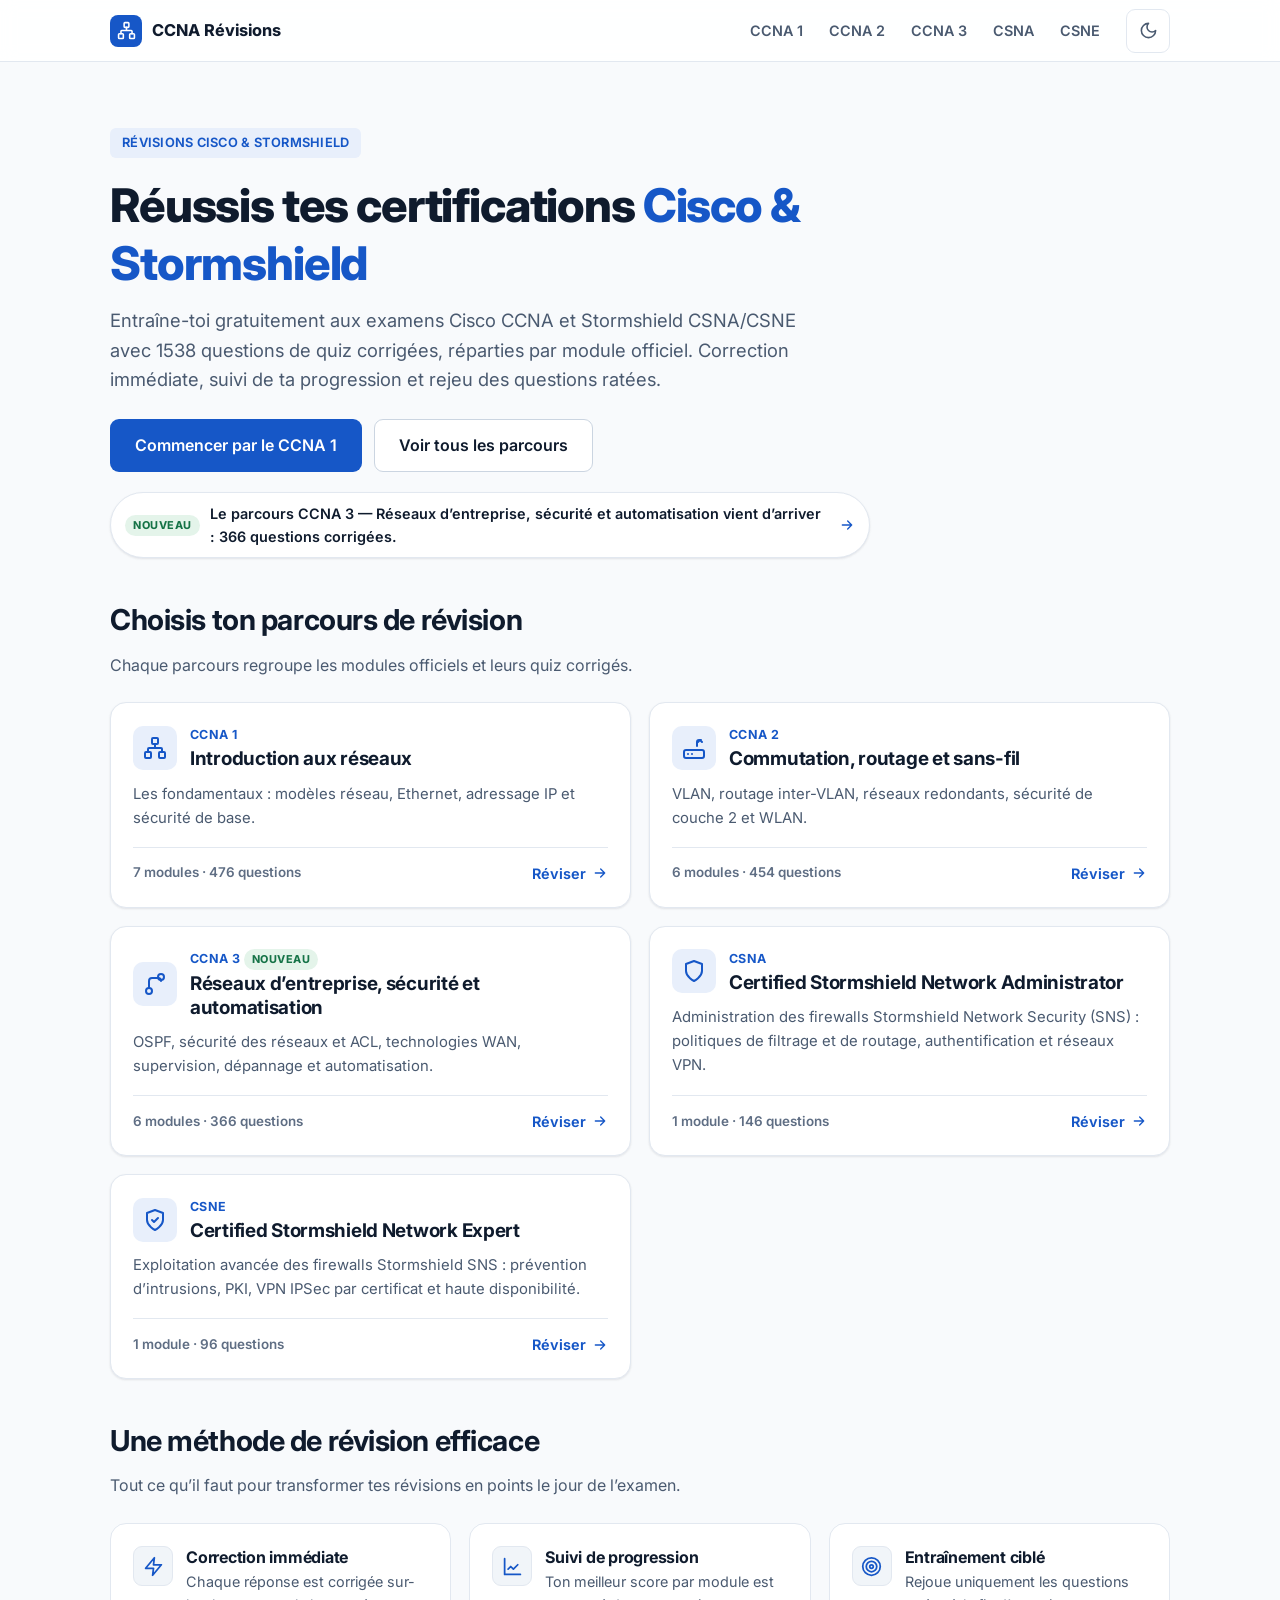
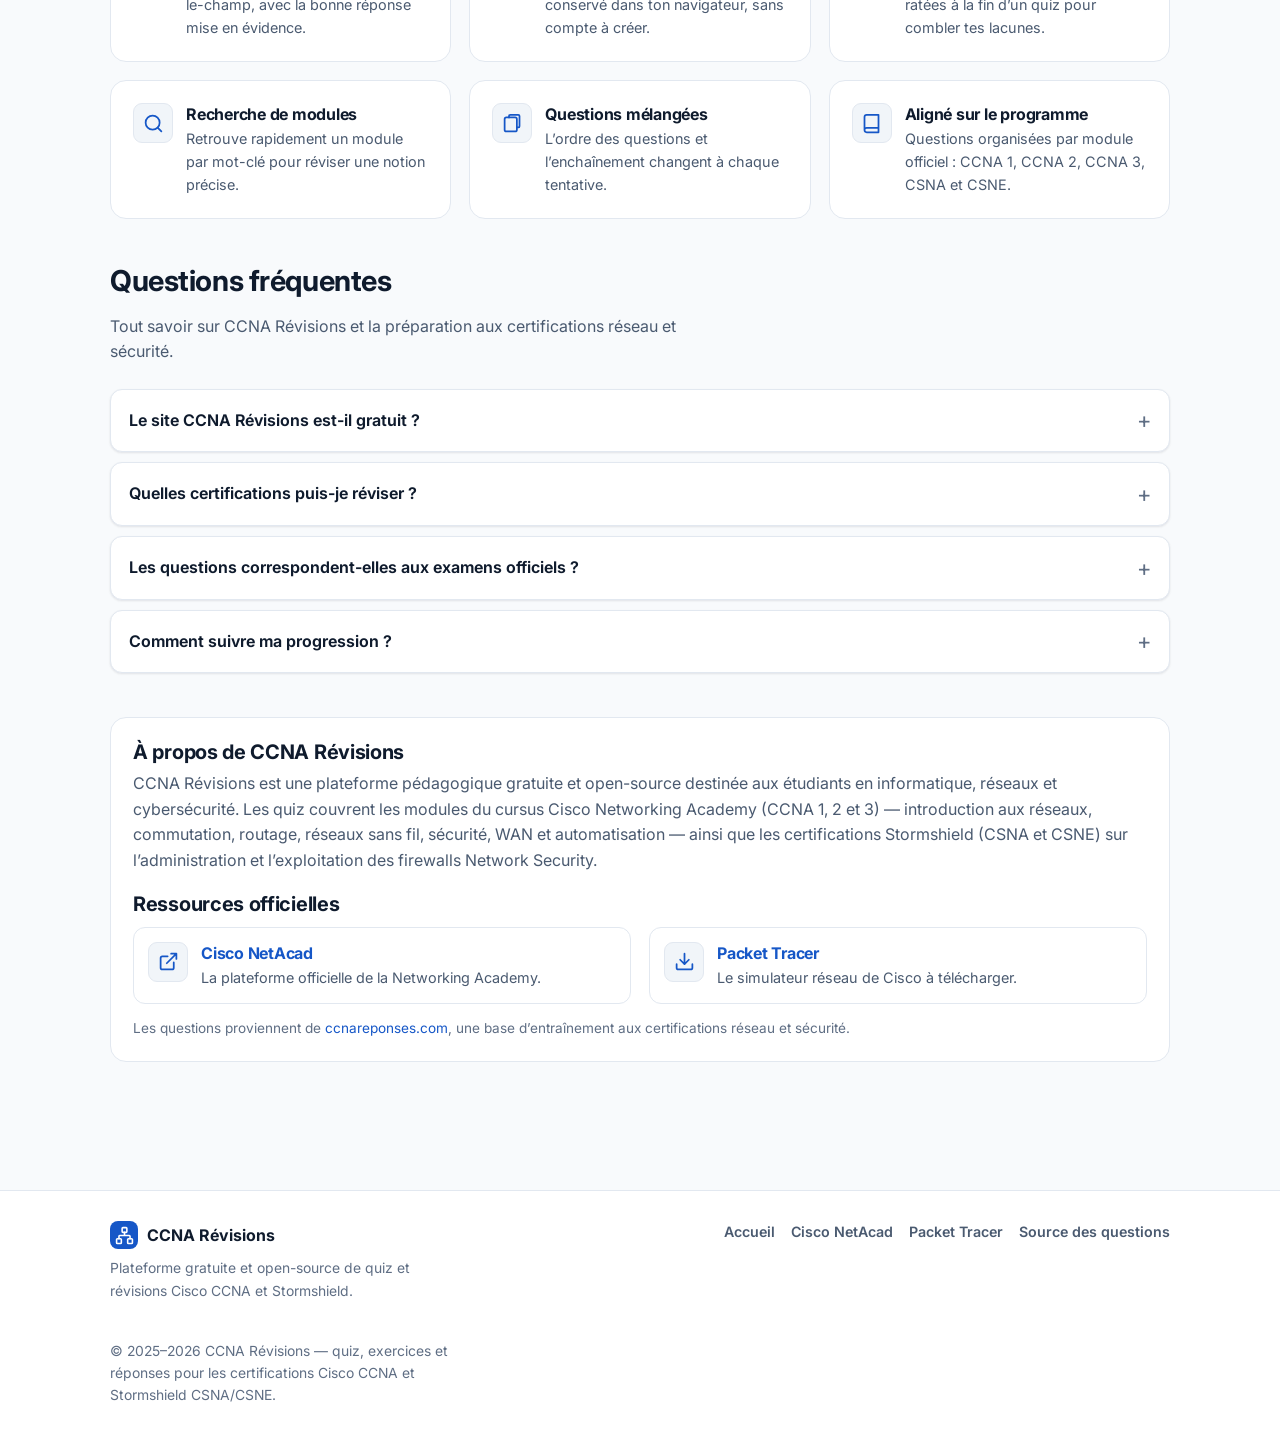
==== commit 92ac4a40: "fix(quiz): accessibilité et mobile - réponse fausse : croix au lieu d'une coche rouge, état dit aux " ====
--- a/index.html
+++ b/index.html
@@ -25,7 +25,7 @@
   <link rel="preconnect" href="https://fonts.googleapis.com">
   <link rel="preconnect" href="https://fonts.gstatic.com" crossorigin>
   <link href="https://fonts.googleapis.com/css2?family=Inter:wght@400;500;600;700;800&family=JetBrains+Mono:wght@500&display=swap" rel="stylesheet">
-  <link rel="stylesheet" href="/css/style.css?v=mwufhjwc">
+  <link rel="stylesheet" href="/css/style.css?v=mwug4lbl">
   <script>
     window.__ROOT__ = "/";
     (function(){ try { var t = localStorage.getItem("ccna-theme"); if (t) document.documentElement.setAttribute("data-theme", t); } catch(e){} })();
@@ -315,10 +315,10 @@
 
   <div id="footer-slot"></div>
 
-  <script src="/js/curriculum.js?v=mwufhjwc"></script>
-  <script src="/js/icons.js?v=mwufhjwc"></script>
-  <script src="/js/app.js?v=mwufhjwc"></script>
-  <script src="/js/home.js?v=mwufhjwc"></script>
+  <script src="/js/curriculum.js?v=mwug4lbl"></script>
+  <script src="/js/icons.js?v=mwug4lbl"></script>
+  <script src="/js/app.js?v=mwug4lbl"></script>
+  <script src="/js/home.js?v=mwug4lbl"></script>
   <!-- Cloudflare Web Analytics --><script type='module' src='https://static.cloudflareinsights.com/beacon.min.js' data-cf-beacon='{"token": "af27cfff3d654610957d63cd2315cc37"}'></script><!-- End Cloudflare Web Analytics -->
 </body>
 </html>
--- a/css/style.css
+++ b/css/style.css
@@ -1,7 +1,4 @@
-/* ==========================================================================
-   CCNA Révisions — Design System
-   Sobre, professionnel, thème clair / sombre. Aucune dépendance externe.
-   ========================================================================== */
+/* Les jetons sombres sont écrits deux fois (préférence système et data-theme) : modifier les deux. */
 
 :root {
   --bg:            #f8fafc;
@@ -26,7 +23,7 @@
   --danger:        #c22f2f;
   --danger-soft:   #fbe9e9;
   --danger-border: #eeb0b0;
-  --warning:       #a76a09;
+  --warning:       #8a5606;
   --warning-soft:  #fbf1dd;
 
   --ring:          rgba(22, 87, 199, .28);
@@ -113,7 +110,7 @@
 
 @property --p { syntax: "<number>"; initial-value: 0; inherits: false; }
 
-/* ---------- Base ---------- */
+/* Base */
 * { box-sizing: border-box; }
 html { scroll-behavior: smooth; }
 body {
@@ -131,7 +128,7 @@
 .container { width: 100%; max-width: var(--maxw); margin-inline: auto; padding-inline: 20px; }
 .sr-only { position: absolute; width: 1px; height: 1px; padding: 0; margin: -1px; overflow: hidden; clip: rect(0 0 0 0); white-space: nowrap; border: 0; }
 
-/* ---------- Navbar ---------- */
+/* Navbar */
 .nav {
   position: sticky; top: 0; z-index: 50; height: var(--nav-h); display: flex; align-items: center;
   background: color-mix(in srgb, var(--surface) 88%, transparent);
@@ -149,7 +146,7 @@
 .nav__link:hover { background: var(--surface-2); color: var(--text); text-decoration: none; }
 .nav__link.is-active { color: var(--primary); background: var(--primary-soft); }
 
-.theme-toggle { display: inline-grid; place-items: center; width: 38px; height: 38px; border-radius: 9px; border: 1px solid var(--border); background: var(--surface); color: var(--text-muted); cursor: pointer; transition: .16s; }
+.theme-toggle { display: inline-grid; place-items: center; width: 44px; height: 44px; border-radius: 9px; border: 1px solid var(--border); background: var(--surface); color: var(--text-muted); cursor: pointer; transition: .16s; }
 .theme-toggle:hover { background: var(--surface-2); color: var(--text); }
 .theme-toggle svg { width: 19px; height: 19px; }
 .theme-toggle .icon-sun { display: none; }
@@ -157,7 +154,7 @@
 :root[data-theme="dark"] .theme-toggle .icon-moon { display: none; }
 @media (prefers-color-scheme: dark) { :root:not([data-theme="light"]) .theme-toggle .icon-sun { display: block; } :root:not([data-theme="light"]) .theme-toggle .icon-moon { display: none; } }
 
-/* ---------- Buttons ---------- */
+/* Buttons */
 .btn { display: inline-flex; align-items: center; justify-content: center; gap: 8px; padding: 10px 18px; border-radius: 9px; border: 1px solid transparent; font: inherit; font-weight: 600; font-size: .94rem; cursor: pointer; transition: background .16s, box-shadow .16s, border-color .16s; text-decoration: none; white-space: nowrap; }
 .btn:hover { text-decoration: none; }
 .btn svg { width: 18px; height: 18px; }
@@ -169,8 +166,9 @@
 .btn--subtle:hover { background: var(--surface-3); color: var(--text); }
 .btn--lg { padding: 13px 24px; font-size: 1rem; }
 .btn--block { width: 100%; }
-
-/* ---------- Layout ---------- */
+.btn:disabled { opacity: .45; cursor: not-allowed; }
+
+/* Layout */
 .page { padding-block: 36px 64px; }
 .section { margin-top: 44px; }
 .grid { display: grid; gap: 18px; }
@@ -180,7 +178,7 @@
 @media (max-width: 620px) { .grid--2, .grid--3 { grid-template-columns: 1fr; } }
 .card { background: var(--surface); border: 1px solid var(--border); border-radius: var(--radius-lg); padding: 22px; }
 
-/* ---------- Hero ---------- */
+/* Hero */
 .hero { padding-top: 30px; max-width: 760px; }
 .eyebrow { display: inline-flex; align-items: center; gap: 8px; padding: 5px 12px; border-radius: 6px; background: var(--primary-soft); color: var(--primary); font-weight: 650; font-size: .8rem; letter-spacing: .02em; text-transform: uppercase; }
 .badge-new { display: inline-flex; align-items: center; padding: 2px 8px; border-radius: 999px; background: var(--success-soft); color: var(--success); font-size: .68rem; font-weight: 750; letter-spacing: .05em; text-transform: uppercase; vertical-align: middle; }
@@ -195,7 +193,7 @@
 .announce__go svg { width: 16px; height: 16px; }
 @media (max-width: 620px) { .announce { border-radius: var(--radius-lg); align-items: flex-start; } }
 
-/* ---------- Track cards ---------- */
+/* Track cards */
 .track { position: relative; display: flex; flex-direction: column; background: var(--surface); border: 1px solid var(--border); border-radius: var(--radius-lg); padding: 22px; box-shadow: var(--shadow-sm); transition: box-shadow .16s, border-color .16s, transform .16s; }
 .track:hover { box-shadow: var(--shadow-md); border-color: var(--border-strong); transform: translateY(-2px); text-decoration: none; }
 .track__head { display: flex; align-items: center; gap: 13px; margin-bottom: 12px; }
@@ -215,7 +213,7 @@
 .pbar__fill { height: 100%; border-radius: 999px; width: 0%; background: var(--primary); transition: width .6s cubic-bezier(.22,1,.36,1); }
 .pbar__row { display: flex; justify-content: space-between; font-size: .8rem; color: var(--text-faint); margin-bottom: 6px; font-weight: 600; }
 
-/* ---------- Features ---------- */
+/* Features */
 .feature { display: flex; gap: 13px; align-items: flex-start; }
 .feature__ic { flex: none; width: 40px; height: 40px; border-radius: 9px; display: grid; place-items: center; background: var(--surface-2); color: var(--primary); border: 1px solid var(--border); }
 .feature__ic svg { width: 21px; height: 21px; }
@@ -226,7 +224,7 @@
 .section-head h2 { font-size: clamp(1.4rem, 2.6vw, 1.8rem); }
 .section-head p { color: var(--text-muted); margin: 0; }
 
-/* ---------- Module cards ---------- */
+/* Module cards */
 .module { display: flex; flex-direction: column; gap: 9px; background: var(--surface); border: 1px solid var(--border); border-radius: var(--radius); padding: 18px; box-shadow: var(--shadow-sm); transition: box-shadow .16s, border-color .16s, transform .16s; height: 100%; }
 .module:hover { box-shadow: var(--shadow-md); border-color: var(--border-strong); transform: translateY(-2px); text-decoration: none; }
 .module__top { display: flex; align-items: center; gap: 11px; }
@@ -240,7 +238,7 @@
 .chip--done { background: var(--success-soft); color: var(--success); }
 .chip--progress { background: var(--warning-soft); color: var(--warning); }
 
-/* ---------- Page header ---------- */
+/* Page header */
 .page-head { display: flex; flex-direction: column; align-items: flex-start; gap: 12px; }
 .breadcrumb { display: flex; gap: 7px; align-items: center; color: var(--text-faint); font-size: .84rem; font-weight: 600; flex-wrap: wrap; }
 .breadcrumb a { color: var(--text-muted); }
@@ -272,11 +270,9 @@
 .search input { width: 100%; padding: 11px 14px 11px 40px; border-radius: 9px; border: 1px solid var(--border-strong); background: var(--surface); color: var(--text); font: inherit; font-size: .94rem; transition: border-color .16s, box-shadow .16s; }
 .search input:focus { outline: none; border-color: var(--primary); box-shadow: 0 0 0 3px var(--ring); }
 
-/* ==========================================================================
-   QUIZ
-   ========================================================================== */
+/* Quiz */
 .quiz-wrap { max-width: 760px; margin-inline: auto; }
-.quiz-head { margin-bottom: 16px; }
+.quiz-head { margin-bottom: 16px; scroll-margin-top: calc(var(--nav-h) + 12px); }
 .quiz-head__bar { display: flex; align-items: center; justify-content: space-between; gap: 12px; margin-bottom: 9px; }
 .quiz-head__title { font-size: 1.02rem; font-weight: 700; margin: 0; }
 .quiz-head__count { font-size: .84rem; color: var(--text-muted); font-weight: 600; white-space: nowrap; }
@@ -293,7 +289,7 @@
 .qstat--ok b { color: var(--success); }
 .qstat--ko b { color: var(--danger); }
 
-/* ---------- Choix du mode (entraînement / examen) ---------- */
+/* Choix du mode (entraînement / examen) */
 .modes { display: grid; grid-template-columns: repeat(2, 1fr); gap: 14px; margin-bottom: 14px; }
 @media (max-width: 620px) { .modes { grid-template-columns: 1fr; } }
 .mode-card { display: flex; align-items: flex-start; gap: 13px; text-align: left; padding: 18px; border-radius: var(--radius-lg); border: 1px solid var(--border); background: var(--surface); box-shadow: var(--shadow-sm); cursor: pointer; font: inherit; color: inherit; transition: box-shadow .16s, border-color .16s, transform .16s; }
@@ -309,13 +305,15 @@
 .exam-opts__label { font-weight: 650; font-size: .9rem; margin: 0 0 10px; }
 .exam-opts__meta { color: var(--text-muted); font-size: .86rem; margin: 12px 0 14px; }
 .opt-row { display: flex; flex-wrap: wrap; gap: 8px; }
-.opt-chip { padding: 7px 15px; border-radius: 999px; border: 1px solid var(--border); background: var(--surface-2); color: var(--text-muted); font: inherit; font-weight: 650; font-size: .88rem; cursor: pointer; transition: background .14s, color .14s, border-color .14s; }
+.opt-chip { min-height: 44px; padding: 7px 15px; border-radius: 999px; border: 1px solid var(--border); background: var(--surface-2); color: var(--text-muted); font: inherit; font-weight: 650; font-size: .88rem; cursor: pointer; transition: background .14s, color .14s, border-color .14s; }
 .opt-chip:hover { border-color: var(--border-strong); }
 .opt-chip.is-on { background: var(--primary); border-color: var(--primary); color: var(--primary-text); }
 
 .exam-nav { display: flex; align-items: center; gap: 14px; flex-wrap: wrap; margin-top: 18px; padding-top: 16px; border-top: 1px solid var(--border); }
 .exam-nav .qhint { margin: 0; }
 
+/* Focus posé par le script à chaque question, pas par l'utilisateur : pas de contour. */
+.qcard:focus, .recap__score:focus { outline: none; }
 .qcard { background: var(--surface); border: 1px solid var(--border); border-radius: var(--radius-lg); padding: 26px; box-shadow: var(--shadow-sm); }
 .qtag { display: inline-flex; align-items: center; gap: 6px; margin-bottom: 13px; padding: 4px 10px; border-radius: 6px; font-size: .74rem; font-weight: 650; background: var(--surface-2); color: var(--text-muted); }
 .qtag svg { width: 13px; height: 13px; }
@@ -329,8 +327,8 @@
 .choice { display: flex; align-items: center; gap: 12px; width: 100%; text-align: left; padding: 13px 15px; border-radius: 10px; border: 1.5px solid var(--border); background: var(--surface); color: var(--text); font: inherit; font-size: .96rem; cursor: pointer; transition: border-color .13s, background .13s; }
 .choice:hover:not(:disabled) { border-color: var(--primary); background: var(--surface-2); }
 .choice__mark { position: relative; flex: none; width: 26px; height: 26px; border-radius: 7px; border: 2px solid var(--border-strong); display: grid; place-items: center; font-size: .8rem; font-weight: 800; color: var(--text-faint); transition: .13s; }
-.choice__mark .mk-check { position: absolute; inset: 0; display: grid; place-items: center; opacity: 0; transition: opacity .13s; }
-.choice__mark .mk-check svg { width: 15px; height: 15px; color: #fff; }
+.choice__mark .mk-check, .choice__mark .mk-x { position: absolute; inset: 0; display: grid; place-items: center; opacity: 0; transition: opacity .13s; }
+.choice__mark svg { width: 15px; height: 15px; color: var(--primary-text); }
 .choice__mark .mk-letter { transition: opacity .13s; }
 .choice.is-selected { border-color: var(--primary); background: var(--primary-soft); }
 .choice.is-selected .choice__mark { background: var(--primary); border-color: var(--primary); }
@@ -339,7 +337,7 @@
 .choice.wrong { border-color: var(--danger-border); background: var(--danger-soft); }
 .choice.wrong .choice__mark { background: var(--danger); border-color: var(--danger); }
 .choice.is-selected .mk-letter, .choice.correct .mk-letter, .choice.wrong .mk-letter { opacity: 0; }
-.choice.is-selected .mk-check, .choice.correct .mk-check, .choice.wrong .mk-check { opacity: 1; }
+.choice.is-selected .mk-check, .choice.correct .mk-check, .choice.wrong .mk-x { opacity: 1; }
 .choice:disabled { cursor: default; }
 
 .qfeedback { margin-top: 20px; padding: 15px; border-radius: 11px; display: flex; align-items: center; gap: 14px; flex-wrap: wrap; border: 1px solid var(--border); }
@@ -376,7 +374,7 @@
 .spinner { width: 40px; height: 40px; margin: 0 auto 16px; border-radius: 50%; border: 4px solid var(--surface-3); border-top-color: var(--primary); animation: spin .8s linear infinite; }
 @keyframes spin { to { transform: rotate(360deg); } }
 
-/* ---------- Footer ---------- */
+/* Footer */
 .footer { margin-top: 64px; border-top: 1px solid var(--border); background: var(--surface); }
 .footer__inner { max-width: var(--maxw); margin-inline: auto; padding: 30px 20px; display: flex; flex-wrap: wrap; gap: 18px; align-items: flex-start; justify-content: space-between; }
 .footer__brand { display: flex; align-items: center; gap: 9px; font-weight: 700; }
@@ -386,22 +384,29 @@
 .footer__copy { border-top: 1px solid var(--border); }
 .footer__copy p { max-width: none; padding: 0 20px 24px; max-width: var(--maxw); margin: 0 auto; }
 
-/* ---------- Toast ---------- */
+/* Toast */
 .toast { position: fixed; bottom: 22px; left: 50%; transform: translate(-50%, 30px); background: var(--text); color: var(--bg); padding: 11px 18px; border-radius: 9px; font-weight: 600; font-size: .88rem; box-shadow: var(--shadow-lg); opacity: 0; pointer-events: none; transition: .28s cubic-bezier(.22,1,.36,1); z-index: 100; }
 .toast.show { opacity: 1; transform: translate(-50%, 0); }
 
 @media (prefers-reduced-motion: no-preference) {
-  .reveal { opacity: 0; transform: translateY(10px); animation: reveal .45s forwards; }
-  @keyframes reveal { to { opacity: 1; transform: none; } }
   .fade-in { animation: fade .3s ease; }
   @keyframes fade { from { opacity: 0; } to { opacity: 1; } }
 }
 
-@media (max-width: 560px) {
-  /* le logo suffit (aria-label) : la place va aux liens, qui défilent au lieu de disparaître */
+/* Logo + 5 liens + thème demandent ~660px : en dessous, le logo suffit (aria-label) et les liens défilent. */
+@media (max-width: 680px) {
   .brand > span:last-child { display: none; }
   .nav__spacer { display: none; }
   .nav__links { flex: 1; min-width: 0; overflow-x: auto; scrollbar-width: none; }
-  .nav__link { padding: 7px 9px; white-space: nowrap; }
+  .nav__link { padding: 11px 9px; white-space: nowrap; }
+}
+@media (max-width: 560px) {
   .qcard { padding: 18px; }
 }
+
+/* Écrans tactiles : les raccourcis clavier affichés dans les boutons n'ont pas de sens. */
+@media (hover: none) { .kbd { display: none; } }
+
+@media (prefers-reduced-motion: reduce) {
+  *, *::before, *::after { transition: none !important; animation: none !important; scroll-behavior: auto !important; }
+}
